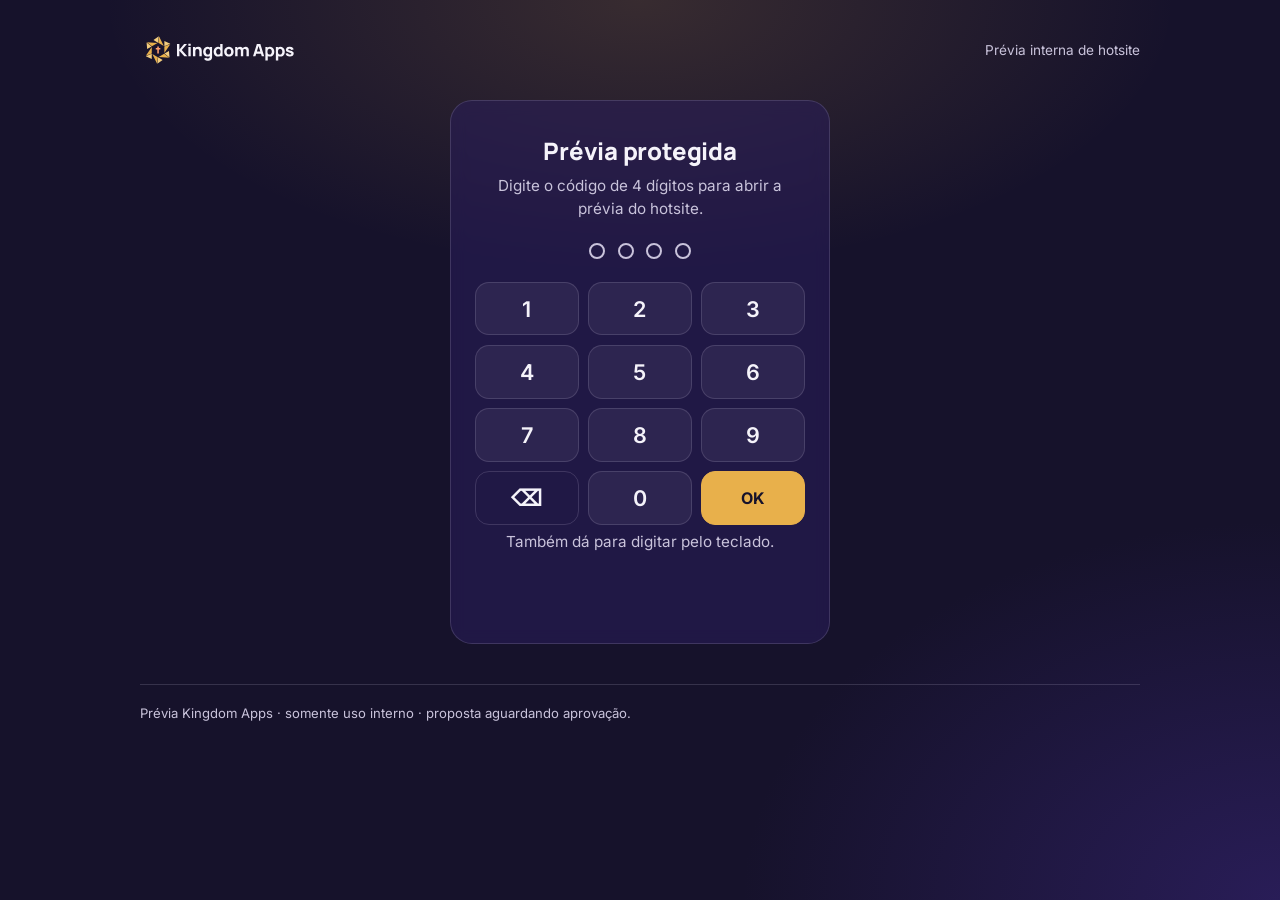
==== v1/index.html @ 375649a3 "Vitrine: preposições pela/da" ====
<!DOCTYPE html>
<html lang="pt-BR" class="gated">
<head>
  <meta charset="UTF-8" />
  <meta name="viewport" content="width=device-width, initial-scale=1" />
  <meta name="robots" content="noindex, nofollow" />
  <meta name="theme-color" content="#2B1E5C" />
  <title>Kingdom Apps | Tecnologia com propósito para igrejas, ministérios e negócios</title>
  <meta name="description" content="Convites com confirmação de presença (RSVP), doações recorrentes e hotsites por assinatura para igrejas, ministérios e empresas. Atendimento remoto, onde você estiver." />
  <meta property="og:type" content="website" />
  <meta property="og:locale" content="pt_BR" />
  <meta property="og:site_name" content="Kingdom Apps" />
  <meta property="og:title" content="Kingdom Apps — tecnologia com propósito" />
  <meta property="og:description" content="Sistemas simples para igrejas, ministérios e negócios: RSVP, Recorrência e hotsites por assinatura. Fale com a gente pelo WhatsApp." />
  <meta property="og:image" content="https://fcwwebsites.github.io/kingdomapps-hotsite-kingdomapps/assets/og-image.png" />
  <meta property="og:image:type" content="image/png" />
  <meta property="og:image:width" content="1200" />
  <meta property="og:image:height" content="630" />
  <meta property="og:image:alt" content="Logo da Kingdom Apps sobre fundo índigo" />
  <meta name="twitter:card" content="summary_large_image" />
  <script>
    /* Gate de PIN: sem o código desta sessão, volta para a tela de PIN e o conteúdo não é exibido */
    (function(){var ok=false;try{ok=sessionStorage.getItem('kingdomapps_institucional_gate')==='1'}catch(e){}
      if(ok){document.documentElement.classList.remove('gated')}else{location.replace('../')}})();
  </script>
  <link rel="icon" href="../assets/brand/avatar-instagram.svg" type="image/svg+xml" />
  <link rel="preload" href="../assets/fonts/manrope-800.woff2" as="font" type="font/woff2" crossorigin />
  <link rel="preload" href="../assets/fonts/inter-var.woff2" as="font" type="font/woff2" crossorigin />
  <link rel="stylesheet" href="../assets/site.css" />
</head>
<body>
  <a class="skip" href="#conteudo">Pular para o conteúdo</a>

  <header class="site-header">
    <div class="wrap header-inner">
      <a href="#topo" class="logo"><img src="../assets/brand/horizontal.svg" alt="Kingdom Apps" width="175" height="40" /></a>
      <button type="button" class="menu-btn" aria-expanded="false" aria-controls="nav"><span class="menu-bars" aria-hidden="true"></span><span class="menu-label">Menu</span></button>
      <nav id="nav" class="nav" aria-label="Seções">
        <ul>
          <li><a href="#servicos">Serviços</a></li>
          <li><a href="#como-funciona">Como funciona</a></li>
          <li><a href="#contato">Contato</a></li>
        </ul>
        <a class="btn btn-indigo btn-sm" href="https://wa.me/5511947904394?text=Ol%C3%A1%21%20Vim%20pelo%20site%20da%20Kingdom%20Apps%20e%20quero%20saber%20mais." target="_blank" rel="noopener" aria-label="Falar com a Kingdom Apps pelo WhatsApp (abre em nova aba)"><svg class="ico" aria-hidden="true" focusable="false"><use href="#i-wa"/></svg>Falar no WhatsApp</a>
      </nav>
    </div>
  </header>

  <main id="conteudo">
    <section class="hero" id="topo" aria-labelledby="hero-title">
      <div class="hero-grid" aria-hidden="true"></div>
      <div class="wrap hero-inner">
        <div class="hero-copy">
          <p class="eyebrow eyebrow-gold">Igrejas · Ministérios · Negócios · Atendimento remoto</p>
          <h1 id="hero-title">Tecnologia com propósito para igrejas, ministérios e negócios</h1>
          <p class="hero-bio">Desenvolvimento de sistemas com foco no Reino.</p>
          <p class="hero-sub">Convites com confirmação de presença, doações recorrentes e sites por assinatura — soluções simples para você cuidar do que importa. Atendemos você onde estiver, e você fala direto com a gente.</p>
          <div class="cta-row">
            <a class="btn btn-gold" href="https://wa.me/5511947904394?text=Ol%C3%A1%21%20Vim%20pelo%20site%20da%20Kingdom%20Apps%20e%20quero%20saber%20mais." target="_blank" rel="noopener" aria-label="Falar com a Kingdom Apps pelo WhatsApp (abre em nova aba)"><svg class="ico" aria-hidden="true" focusable="false"><use href="#i-wa"/></svg>Falar no WhatsApp</a>
            <a class="btn btn-outline-light" href="https://ig.me/m/kingdom_apps" target="_blank" rel="noopener" aria-label="Enviar mensagem no Direct do Instagram @kingdom_apps (abre em nova aba)"><svg class="ico" aria-hidden="true" focusable="false"><use href="#i-ig"/></svg>Chamar no Direct</a>
          </div>
          <ul class="hero-chips" aria-label="Serviços">
            <li><a href="#rsvp">RSVP para eventos</a></li>
            <li><a href="#recorrencia"><span data-nome="recorrencia"></span></a></li>
            <li><a href="#hotsites"><span data-nome="hotsite"></span> por assinatura</a></li>
          </ul>
        </div>
        <div class="hero-mark" aria-hidden="true">
          <div class="orbit o1"></div><div class="orbit o2"></div>
          <img src="../assets/brand/simbolo-negativo.svg" alt="" aria-hidden="true" width="1000" height="1000" />
        </div>
      </div>
    </section>

    <section class="section about" id="quem-somos" aria-labelledby="about-title">
      <div class="wrap about-inner">
        <div>
          <h2 id="about-title" class="eyebrow-h">Quem somos</h2>
          <p class="about-highlight">Tecnologia com excelência e propósito.</p>
        </div>
        <p class="about-text">A Kingdom Apps é uma empresa brasileira de tecnologia que desenvolve sistemas com foco no Reino. Criamos ferramentas simples, feitas com excelência e propósito, para igrejas, ministérios e empresas. O atendimento é 100% remoto: não importa onde você esteja, a conversa começa por uma mensagem.</p>
      </div>
    </section>

    <section class="section services" id="servicos" aria-labelledby="services-title">
      <div class="wrap">
        <div class="section-head">
          <h2 id="services-title">O que fazemos</h2>
          <p>Três serviços prontos para facilitar a rotina de quem organiza, cuida e empreende.</p>
        </div>
        <nav class="svc-index" aria-label="Serviços">
          <a href="#rsvp"><span class="svc-index-ico"><svg aria-hidden="true" focusable="false" viewBox="0 0 24 24"><use href="#i-rsvp"/></svg></span><span><strong>RSVP para aniversários e eventos</strong><small>Convide, acompanhe e saiba quem vai.</small></span></a>
          <a href="#recorrencia"><span class="svc-index-ico"><svg aria-hidden="true" focusable="false" viewBox="0 0 24 24"><use href="#i-rec"/></svg></span><span><strong><span data-nome="recorrencia"></span></strong><small>Sistema de doações recorrentes.</small></span></a>
          <a href="#hotsites"><span class="svc-index-ico"><svg aria-hidden="true" focusable="false" viewBox="0 0 24 24"><use href="#i-site"/></svg></span><span><strong><span data-nome="hotsite"></span> por assinatura</strong><small>Pela <span data-nome="departamento"></span>.</small></span></a>
        </nav>
        <div class="svc-list">
        <article class="svc" id="rsvp" aria-labelledby="rsvp-t">
          <div class="svc-head">
            <div class="svc-meta"><span class="svc-num" aria-hidden="true">01</span><span class="svc-ico"><svg aria-hidden="true" focusable="false" viewBox="0 0 24 24"><use href="#i-rsvp"/></svg></span></div>
            <h3 id="rsvp-t">RSVP para aniversários e eventos</h3>
            
            <p class="svc-resumo">Convide, acompanhe e saiba quem vai — sem planilha e sem mandar mensagem uma a uma.</p>
            <a class="btn btn-indigo" href="https://wa.me/5511947904394?text=Ol%C3%A1%21%20Vim%20pelo%20site%20e%20quero%20saber%20mais%20sobre%20RSVP." target="_blank" rel="noopener" aria-label="Saber mais sobre RSVP pelo WhatsApp (abre em nova aba)"><svg class="ico" aria-hidden="true" focusable="false"><use href="#i-wa"/></svg>Quero saber mais</a>
          </div>
          <div class="svc-body">
            <div class="svc-block svc-problem"><h4>O problema</h4><p>Organizar um evento já dá trabalho. Mandar convite para cada pessoa e anotar quem respondeu tira um tempo que poderia ir para quem realmente importa: as pessoas.</p></div>
            <div class="svc-block"><h4>O que faz</h4><ul class="ticks"><li>Envia a mensagem de convite aos seus convidados.</li><li>Acompanha as confirmações: quem confirmou e quem ainda não respondeu.</li><li>Serve para aniversários, eventos de igreja, encontros de ministério e eventos de empresa.</li></ul></div>
            <div class="svc-block"><h4>Benefícios</h4><ul class="ticks ticks-gold"><li>Menos planilha e menos mensagem uma a uma.</li><li>Uma visão clara de quem vem.</li><li>Mais tempo para cuidar das pessoas.</li></ul></div>
            <div class="svc-block"><h4>Como funciona</h4><ol class="mini-steps"><li>Você conta pra gente sobre o evento e os convidados.</li><li>Os convidados recebem a mensagem de convite.</li><li>Você acompanha quem confirmou e quem ainda não respondeu.</li></ol></div>
          </div>
        </article>
        <article class="svc svc-feature" id="recorrencia" aria-labelledby="recorrencia-t">
          <div class="svc-head">
            <div class="svc-meta"><span class="svc-num" aria-hidden="true">02</span><span class="svc-ico"><svg aria-hidden="true" focusable="false" viewBox="0 0 24 24"><use href="#i-rec"/></svg></span></div>
            <h3 id="recorrencia-t"><span data-nome="recorrencia"></span></h3>
            <p class="svc-sub">Sistema de doações recorrentes <span class="tag">Nome provisório</span></p>
            <p class="svc-resumo">Contribuições recorrentes para igrejas, ministérios e projetos, de forma organizada.</p>
            <a class="btn btn-gold" data-wa="recorrencia" href="#" target="_blank" rel="noopener"><svg class="ico" aria-hidden="true" focusable="false"><use href="#i-wa"/></svg>Quero saber mais</a>
          </div>
          <div class="svc-body">
            <div class="svc-block svc-problem"><h4>O problema</h4><p>Quem sustenta uma obra quer contribuir com constância. E quem lidera precisa de previsibilidade para planejar e seguir servindo.</p></div>
            <div class="svc-block"><h4>O que faz</h4><ul class="ticks"><li>Organiza contribuições recorrentes para a sua igreja, ministério ou projeto.</li><li>Ajuda membros e mantenedores a contribuírem com constância.</li></ul></div>
            <div class="svc-block"><h4>Benefícios</h4><ul class="ticks ticks-gold"><li>Mais constância no sustento da obra.</li><li>Mais clareza para planejar.</li><li>Menos tempo com controles manuais, mais tempo para o ministério.</li></ul></div>
            <div class="svc-block"><h4>Como funciona</h4><ol class="mini-steps"><li>Você conta pra gente sobre a sua igreja, ministério ou projeto.</li><li>Entendemos como as contribuições funcionam hoje.</li><li>Apresentamos a <span data-nome="recorrencia"></span> para a sua realidade.</li></ol></div>
          </div>
        </article>
        <article class="svc" id="hotsites" aria-labelledby="hotsites-t">
          <div class="svc-head">
            <div class="svc-meta"><span class="svc-num" aria-hidden="true">03</span><span class="svc-ico"><svg aria-hidden="true" focusable="false" viewBox="0 0 24 24"><use href="#i-site"/></svg></span></div>
            <h3 id="hotsites-t"><span data-nome="hotsite"></span> por assinatura</h3>
            <p class="svc-sub"><span class="tag tag-light">da <span data-nome="departamento"></span></span></p>
            <p class="svc-resumo">Seu negócio com um endereço na internet: um site simples e bonito, por assinatura.</p>
            <a class="btn btn-indigo" href="https://wa.me/5511947904394?text=Ol%C3%A1%21%20Vim%20pelo%20site%20e%20quero%20saber%20mais%20sobre%20Hotsites." target="_blank" rel="noopener" aria-label="Saber mais sobre hotsites pelo WhatsApp (abre em nova aba)"><svg class="ico" aria-hidden="true" focusable="false"><use href="#i-wa"/></svg>Quero saber mais</a>
          </div>
          <div class="svc-body">
            <div class="svc-block svc-problem"><h4>O problema</h4><p>Muita gente procura na internet antes de comprar. Se o seu negócio não aparece ali, o cliente pode não encontrar você — e um site sob medida costuma parecer caro e complicado.</p></div>
            <div class="svc-block"><h4>O que faz</h4><ul class="ticks"><li>Um hotsite é uma página só, direta ao ponto: quem você é, o que você oferece e como falar com você.</li><li>Pensado para micro e pequenos negócios: loja, restaurante, salão, oficina, profissional liberal ou evento.</li><li>Funciona por assinatura mensal, em vez de um projeto caro de uma vez só.</li><li>Oferecido pela <span data-nome="departamento"></span>, o departamento de hotsites da Kingdom Apps.</li></ul></div>
            <div class="svc-block"><h4>Benefícios</h4><ul class="ticks ticks-gold"><li>Seu negócio fica mais fácil de encontrar.</li><li>Um jeito simples de o cliente chegar até você.</li><li>Assinatura no lugar de um investimento grande de uma vez.</li></ul></div>
            <div class="svc-block"><h4>Como funciona</h4><ol class="mini-steps"><li>Você chama e conta sobre o seu negócio.</li><li>Entendemos o que o seu cliente precisa ver.</li><li>Montamos o seu hotsite.</li></ol></div>
          </div>
        </article>
        </div>
      </div>
    </section>

    <section class="section audience" id="para-quem" aria-labelledby="aud-title">
      <div class="wrap">
        <div class="section-head">
          <h2 id="aud-title">Para quem é</h2>
          <p>Atendemos igrejas, ministérios e empresas, onde quer que estejam.</p>
        </div>
        <div class="aud-grid">
          <article class="aud"><span class="aud-ico"><svg aria-hidden="true" focusable="false" viewBox="0 0 24 24"><use href="#i-church"/></svg></span><h3>Igrejas</h3><p>Para organizar eventos, falar com os membros e cuidar das contribuições.</p><p class="aud-tags"><a href="#rsvp">RSVP</a><a href="#recorrencia"><span data-nome="recorrencia"></span></a></p></article>
          <article class="aud"><span class="aud-ico"><svg aria-hidden="true" focusable="false" viewBox="0 0 24 24"><use href="#i-people"/></svg></span><h3>Ministérios</h3><p>Missões, projetos sociais e grupos: para manter mantenedores por perto e confirmar presença nos encontros.</p><p class="aud-tags"><a href="#recorrencia"><span data-nome="recorrencia"></span></a><a href="#rsvp">RSVP</a></p></article>
          <article class="aud"><span class="aud-ico"><svg aria-hidden="true" focusable="false" viewBox="0 0 24 24"><use href="#i-store"/></svg></span><h3>Empresas</h3><p>Em especial micro e pequenos negócios: para estar na internet de um jeito simples, ser encontrado e organizar seus eventos.</p><p class="aud-tags"><a href="#hotsites"><span data-nome="hotsite"></span></a><a href="#rsvp">RSVP</a></p></article>
        </div>
      </div>
    </section>

    <section class="section steps" id="como-funciona" aria-labelledby="steps-title">
      <div class="wrap steps-inner">
        <div class="steps-intro">
          <h2 id="steps-title">Como funciona</h2>
          <p class="steps-highlight">Atendemos você onde estiver.</p>
          <p>Todo o atendimento é remoto. Você não precisa se deslocar nem marcar visita: a conversa acontece pelo WhatsApp ou pelo Direct, e você fala direto com a gente.</p>
          <a class="btn btn-gold" href="https://wa.me/5511947904394?text=Ol%C3%A1%21%20Vim%20pelo%20site%20da%20Kingdom%20Apps%20e%20quero%20saber%20mais." target="_blank" rel="noopener" aria-label="Falar com a Kingdom Apps pelo WhatsApp (abre em nova aba)"><svg class="ico" aria-hidden="true" focusable="false"><use href="#i-wa"/></svg>Falar no WhatsApp</a>
        </div>
        <ol class="step-list">
          <li><span class="step-n" aria-hidden="true">1</span><div><h3>Você chama</h3><p>Mande uma mensagem pelo WhatsApp ou pelo Direct do Instagram.</p></div></li>
          <li><span class="step-n" aria-hidden="true">2</span><div><h3>Entendemos sua necessidade</h3><p>Conversamos sobre a sua igreja, ministério ou negócio e o que você precisa.</p></div></li>
          <li><span class="step-n" aria-hidden="true">3</span><div><h3>Montamos a solução</h3><p>Preparamos o serviço certo para a sua realidade.</p></div></li>
        </ol>
      </div>
    </section>

    <section class="section faq" id="faq" aria-labelledby="faq-title">
      <div class="wrap faq-inner">
        <h2 id="faq-title">Perguntas frequentes</h2>
        <div class="qa-list"><details class="qa"><summary>Vocês atendem na minha cidade ou no meu país?</summary><p>Sim. O atendimento é 100% remoto, então atendemos você onde estiver.</p></details><details class="qa"><summary>Com quem eu falo?</summary><p>Você fala direto com a gente, pelo WhatsApp ou pelo Direct do Instagram @kingdom_apps.</p></details><details class="qa"><summary>O RSVP serve só para eventos de igreja?</summary><p>Não. Ele funciona para aniversários, eventos de igreja, encontros de ministério e eventos de empresa.</p></details><details class="qa"><summary>Preciso ser de igreja para ter um hotsite?</summary><p>Não. Os hotsites são para micro e pequenos negócios de qualquer ramo, como loja, restaurante, salão, oficina, profissional liberal ou evento.</p></details><details class="qa"><summary>Como funciona o pagamento do hotsite?</summary><p>O hotsite funciona por assinatura mensal, em vez de um projeto pago de uma vez só. Para saber os detalhes, fale com a gente pelo WhatsApp.</p></details></div>
      </div>
    </section>

    <!-- VERSÍCULO (opcional): só é inserido se SHOW_VERSICULO = true em assets/site.js -->
    <div id="slot-versiculo"></div>
    <template id="tpl-versiculo">
      <section class="verse" id="versiculo" aria-label="Versículo">
        <div class="wrap verse-inner">
          <img src="../assets/brand/simbolo.svg" alt="" aria-hidden="true" width="48" height="48" />
          <blockquote>
            <p>“Se o Senhor não edificar a casa, em vão trabalham os que a edificam;”</p>
            <footer><cite>Salmos 127:1 (ARA)</cite></footer>
          </blockquote>
        </div>
      </section>
    </template>

    <section class="final" id="contato" aria-labelledby="final-title">
      <div class="wrap final-inner">
        <div class="final-main">
          <h2 id="final-title">Vamos conversar?</h2>
          <p>Conte o que você precisa — um evento, a contribuição da sua igreja ou o site do seu negócio. Você fala direto com a gente, onde estiver.</p>
          <div class="cta-row">
            <a class="btn btn-gold btn-lg" href="https://wa.me/5511947904394?text=Ol%C3%A1%21%20Vim%20pelo%20site%20da%20Kingdom%20Apps%20e%20quero%20saber%20mais." target="_blank" rel="noopener" aria-label="Falar com a Kingdom Apps pelo WhatsApp (abre em nova aba)"><svg class="ico" aria-hidden="true" focusable="false"><use href="#i-wa"/></svg>Falar no WhatsApp</a>
            <a class="btn btn-outline-light btn-lg" href="https://ig.me/m/kingdom_apps" target="_blank" rel="noopener" aria-label="Enviar mensagem no Direct do Instagram @kingdom_apps (abre em nova aba)"><svg class="ico" aria-hidden="true" focusable="false"><use href="#i-ig"/></svg>Chamar no Direct</a>
          </div>
          <p class="direct-fallback">O Direct não abriu? <a href="https://www.instagram.com/kingdom_apps/" target="_blank" rel="noopener" aria-label="Abrir o perfil @kingdom_apps no Instagram (abre em nova aba)">Abra o perfil @kingdom_apps</a> e toque em “Mensagem”.</p>
        </div>
        <ul class="contact-list" aria-label="Contato">
          <li><span class="c-label">WhatsApp</span><a href="https://wa.me/5511947904394" target="_blank" rel="noopener" aria-label="Falar com a Kingdom Apps pelo WhatsApp (abre em nova aba)">(11) 94790-4394</a></li>
          <li><span class="c-label">Instagram</span><a href="https://www.instagram.com/kingdom_apps/" target="_blank" rel="noopener" aria-label="Abrir o perfil @kingdom_apps no Instagram (abre em nova aba)">@kingdom_apps</a></li>
          <li><span class="c-label">Atendimento</span><span>remoto, onde você estiver.</span></li>
        </ul>
      </div>
    </section>
  </main>

  <footer class="site-footer">
    <div class="wrap footer-inner">
      <div class="footer-brand">
        <img src="../assets/brand/horizontal-negativo.svg" alt="Kingdom Apps" width="175" height="40" loading="lazy" />
        <p>Desenvolvimento de sistemas com foco no Reino.</p>
      </div>
      <ul class="footer-links">
        <li><a href="https://wa.me/5511947904394?text=Ol%C3%A1%21%20Vim%20pelo%20site%20da%20Kingdom%20Apps%20e%20quero%20saber%20mais." target="_blank" rel="noopener" aria-label="Falar com a Kingdom Apps pelo WhatsApp (abre em nova aba)">WhatsApp</a></li>
        <li><a href="https://www.instagram.com/kingdom_apps/" target="_blank" rel="noopener" aria-label="Abrir o perfil @kingdom_apps no Instagram (abre em nova aba)">Instagram @kingdom_apps</a></li>
      </ul>
      <p class="footer-svcs">RSVP · <span data-nome="recorrencia"></span> · <span data-nome="hotsite"></span> da <span data-nome="departamento"></span></p>
      <div class="footer-bottom">
        <p>© <span id="ano">2026</span> Kingdom Apps. Todos os direitos reservados.</p>
        <a href="#topo" class="to-top">Voltar ao topo</a>
      </div>
    </div>
  </footer>

  <a class="wa-float" href="https://wa.me/5511947904394?text=Ol%C3%A1%21%20Vim%20pelo%20site%20da%20Kingdom%20Apps%20e%20quero%20saber%20mais." target="_blank" rel="noopener" aria-label="Falar com a Kingdom Apps pelo WhatsApp"><svg class="ico" aria-hidden="true" focusable="false"><use href="#i-wa"/></svg><span>Falar no WhatsApp</span></a>

  <svg width="0" height="0" style="position:absolute" aria-hidden="true" focusable="false">
    <symbol id="i-wa" viewBox="0 0 24 24"><path fill="currentColor" d="M12.04 2C6.58 2 2.13 6.45 2.13 11.91c0 1.75.46 3.45 1.32 4.95L2.05 22l5.25-1.38a9.9 9.9 0 0 0 4.74 1.21c5.46 0 9.91-4.45 9.91-9.91S17.5 2 12.04 2Zm5.8 14.03c-.24.68-1.42 1.32-1.96 1.37-.5.05-.97.24-3.27-.68-2.77-1.09-4.52-3.93-4.66-4.11-.13-.18-1.1-1.47-1.1-2.81 0-1.34.7-2 .96-2.27.24-.27.53-.33.71-.33l.51.01c.16.01.38-.06.6.46.24.55.78 1.89.85 2.03.07.14.11.3.02.48-.09.18-.14.3-.27.46l-.41.48c-.14.13-.28.28-.12.55.16.27.71 1.17 1.52 1.9 1.05.93 1.93 1.22 2.2 1.36.27.14.43.11.59-.07.16-.18.68-.79.86-1.07.18-.27.36-.23.6-.14.25.09 1.57.74 1.84.88.27.14.45.2.52.31.07.12.07.66-.17 1.33Z"/></symbol>
    <symbol id="i-ig" viewBox="0 0 24 24"><path fill="none" stroke="currentColor" stroke-width="1.8" d="M7 3h10a4 4 0 0 1 4 4v10a4 4 0 0 1-4 4H7a4 4 0 0 1-4-4V7a4 4 0 0 1 4-4Z"/><circle cx="12" cy="12" r="4" fill="none" stroke="currentColor" stroke-width="1.8"/><circle cx="17.5" cy="6.5" r="1.2" fill="currentColor"/></symbol>
    <symbol id="i-rsvp" viewBox="0 0 24 24"><g fill="none" stroke="currentColor" stroke-width="1.7" stroke-linecap="round" stroke-linejoin="round"><path d="M3 8.5 12 14l9-5.5"/><rect x="3" y="5" width="18" height="14" rx="2.5"/><circle cx="18" cy="17" r="4" fill="currentColor" stroke="none" opacity=".25"/><path d="m16.2 17 1.3 1.3 2.4-2.5"/></g></symbol>
    <symbol id="i-rec" viewBox="0 0 24 24"><g fill="none" stroke="currentColor" stroke-width="1.7" stroke-linecap="round" stroke-linejoin="round"><path d="M12 21v-8"/><path d="M12 13c0-4 3-6 7-6 0 4-3 6-7 6Z"/><path d="M12 15c0-3-2.4-5-6-5 0 3 2.4 5 6 5Z"/><path d="M8 21h8"/></g></symbol>
    <symbol id="i-site" viewBox="0 0 24 24"><g fill="none" stroke="currentColor" stroke-width="1.7" stroke-linecap="round" stroke-linejoin="round"><rect x="2.5" y="4" width="19" height="16" rx="2.5"/><path d="M2.5 8.5h19M5.8 6.3h.01M8.3 6.3h.01M6 12h7M6 15.5h4.5M15.5 11.5h3v5h-3z"/></g></symbol>
    <symbol id="i-church" viewBox="0 0 24 24"><g fill="none" stroke="currentColor" stroke-width="1.7" stroke-linecap="round" stroke-linejoin="round"><path d="M12 2v5M10 4h4M5 21V12l7-5 7 5v9"/><path d="M10 21v-4a2 2 0 0 1 4 0v4M3 21h18"/></g></symbol>
    <symbol id="i-people" viewBox="0 0 24 24"><g fill="none" stroke="currentColor" stroke-width="1.7" stroke-linecap="round" stroke-linejoin="round"><circle cx="9" cy="8" r="3.2"/><path d="M3 20c0-3.3 2.7-6 6-6s6 2.7 6 6"/><circle cx="17" cy="9" r="2.5"/><path d="M16.5 14.1c2.6.3 4.5 2.6 4.5 5.4"/></g></symbol>
    <symbol id="i-store" viewBox="0 0 24 24"><g fill="none" stroke="currentColor" stroke-width="1.7" stroke-linecap="round" stroke-linejoin="round"><path d="M4 10v10h16V10M3 6l1.5-3h15L21 6v1.5a3 3 0 0 1-6 0 3 3 0 0 1-6 0 3 3 0 0 1-6 0Z"/><path d="M10 20v-5h4v5"/></g></symbol>
  </svg>

  <script src="../assets/site.js"></script>
</body>
</html>
---- assets/site.css ----
@font-face{font-family:"Manrope";src:url(fonts/manrope-800.woff2) format("woff2");font-weight:800;font-display:swap}
@font-face{font-family:"Inter";src:url(fonts/inter-var.woff2) format("woff2");font-weight:400 700;font-display:swap}
:root{
  --indigo:#2B1E5C;--indigo-2:#4B3C8F;--ouro:#E8B04B;--ouro-2:#F3CD7E;--damasco:#FF9F6E;--nevoa:#F5F3FA;--lavanda:#C9C3DB;--noite:#16122B;
  --ink:#16122B;--muted:#4A4466;--line:#DEDAEA;--white:#fff;
  --r:20px;--wrap:1160px;--h:72px;
  --fh:"Manrope",system-ui,sans-serif;--fb:"Inter",system-ui,-apple-system,"Segoe UI",sans-serif;
}
html.gated body{visibility:hidden}
*,*::before,*::after{box-sizing:border-box;margin:0;padding:0}
html{scroll-behavior:smooth;scroll-padding-top:calc(var(--h) + 12px)}
@media (prefers-reduced-motion:reduce){html{scroll-behavior:auto}*{animation:none!important;transition:none!important}}
body{font-family:var(--fb);font-size:1rem;line-height:1.6;color:var(--ink);background:var(--nevoa);-webkit-font-smoothing:antialiased;text-rendering:optimizeLegibility}
img,svg{display:block;max-width:100%}
a{color:inherit}
ul,ol{list-style:none}
h1,h2,h3{font-family:var(--fh);font-weight:800;line-height:1.12;letter-spacing:-.02em;color:var(--indigo)}
h2{font-size:clamp(1.85rem,4.4vw,2.8rem)}
h3{font-size:1.25rem}
h4{font:700 .75rem/1.3 var(--fb);letter-spacing:.14em;text-transform:uppercase;color:var(--indigo-2);margin-bottom:.6rem}
.wrap{width:min(100% - 2.5rem,var(--wrap));margin-inline:auto}
.skip{position:absolute;left:1rem;top:-100px;z-index:100;background:var(--ouro);color:var(--noite);padding:.6rem 1rem;border-radius:10px;font-weight:700}
.skip:focus{top:1rem}
:focus-visible{outline:3px solid var(--ouro);outline-offset:3px;border-radius:6px}
.ico{width:1.15em;height:1.15em;flex:none}

/* Botões */
.btn{display:inline-flex;align-items:center;justify-content:center;gap:.55rem;min-height:48px;padding:.8rem 1.4rem;border-radius:999px;font:700 .98rem/1 var(--fb);text-decoration:none;border:2px solid transparent;transition:transform .15s,box-shadow .2s,background .2s;white-space:nowrap}
.btn:hover{transform:translateY(-1px)}
.btn-gold{background:var(--ouro);color:var(--noite);box-shadow:0 10px 30px -12px rgba(232,176,75,.7)}
.btn-gold:hover{background:var(--ouro-2)}
.btn-indigo{background:var(--indigo);color:#fff}
.btn-indigo:hover{background:var(--indigo-2)}
.btn-outline-light{border-color:rgba(245,243,250,.45);color:var(--nevoa)}
.btn-outline-light:hover{border-color:var(--ouro);color:var(--ouro)}
.btn-sm{min-height:42px;padding:.6rem 1.05rem;font-size:.9rem}
.btn-lg{min-height:56px;padding:1rem 1.7rem;font-size:1.05rem}
.cta-row{display:flex;flex-wrap:wrap;gap:.8rem}

/* Header */
.site-header{position:fixed;inset:0 0 auto;z-index:50;height:var(--h);background:rgba(245,243,250,.9);backdrop-filter:saturate(1.4) blur(12px);-webkit-backdrop-filter:saturate(1.4) blur(12px);border-bottom:1px solid transparent;transition:border-color .2s,box-shadow .2s}
.scrolled .site-header{border-color:var(--line);box-shadow:0 8px 30px -20px rgba(22,18,43,.5)}
.header-inner{height:100%;display:flex;align-items:center;justify-content:space-between;gap:1rem}
.logo img{height:34px;width:auto}
.menu-btn{display:inline-flex;align-items:center;gap:.55rem;background:none;border:1.5px solid var(--line);border-radius:999px;padding:.55rem .95rem;font:600 .9rem var(--fb);color:var(--indigo);cursor:pointer}
.menu-bars,.menu-bars::before,.menu-bars::after{display:block;width:16px;height:2px;background:currentColor;border-radius:2px;position:relative;transition:.2s}
.menu-bars::before,.menu-bars::after{content:"";position:absolute;left:0}
.menu-bars::before{top:-5px}.menu-bars::after{top:5px}
.menu-open .menu-bars{background:transparent}
.menu-open .menu-bars::before{top:0;transform:rotate(45deg)}
.menu-open .menu-bars::after{top:0;transform:rotate(-45deg)}
.nav{position:fixed;inset:var(--h) 0 auto;background:var(--nevoa);border-bottom:1px solid var(--line);padding:1rem 1.25rem 1.5rem;display:none;flex-direction:column;gap:1rem;box-shadow:0 20px 40px -20px rgba(22,18,43,.4)}
.menu-open .nav{display:flex}
.nav ul{display:flex;flex-direction:column}
.nav ul a{display:block;padding:.85rem .25rem;font-weight:600;text-decoration:none;color:var(--indigo);border-bottom:1px solid var(--line)}
@media (min-width:880px){
  .menu-btn{display:none}
  .nav{position:static;display:flex;flex-direction:row;align-items:center;gap:1.8rem;padding:0;background:none;border:0;box-shadow:none}
  .nav ul{flex-direction:row;gap:1.6rem}
  .nav ul a{padding:.3rem 0;border:0;font-size:.95rem;position:relative}
  .nav ul a::after{content:"";position:absolute;left:0;right:100%;bottom:-2px;height:2px;background:var(--ouro);transition:right .2s}
  .nav ul a:hover::after{right:0}
}

/* Hero */
.hero{position:relative;overflow:hidden;background:radial-gradient(ellipse 60% 70% at 85% 40%,rgba(232,176,75,.18),transparent 60%),radial-gradient(ellipse 80% 80% at 0% 100%,rgba(75,60,143,.8),transparent 70%),var(--indigo);color:var(--nevoa);padding:calc(var(--h) + 3.2rem) 0 4.5rem}
.hero-grid{position:absolute;inset:0;background-image:linear-gradient(rgba(201,195,219,.07) 1px,transparent 1px),linear-gradient(90deg,rgba(201,195,219,.07) 1px,transparent 1px);background-size:48px 48px;mask-image:radial-gradient(ellipse 70% 80% at 70% 40%,#000 20%,transparent 75%);-webkit-mask-image:radial-gradient(ellipse 70% 80% at 70% 40%,#000 20%,transparent 75%)}
.hero-inner{position:relative;display:grid;gap:2.5rem;align-items:center}
.eyebrow{font:700 .74rem/1.4 var(--fb);letter-spacing:.16em;text-transform:uppercase;color:var(--indigo-2);margin-bottom:1rem}
.eyebrow-gold{color:var(--ouro)}
.hero h1{color:#fff;font-size:clamp(2.2rem,6.2vw,4rem);max-width:15ch}
.hero-bio{margin-top:1.1rem;font:800 clamp(1.05rem,2.2vw,1.3rem)/1.35 var(--fh);color:var(--ouro)}
.hero-sub{margin:.9rem 0 2rem;max-width:56ch;color:#E4E0F0;font-size:1.05rem}
.hero-chips{display:flex;flex-wrap:wrap;gap:.5rem;margin-top:1.8rem}
.hero-chips a{display:inline-block;padding:.42rem .9rem;border:1px solid rgba(201,195,219,.3);border-radius:999px;font-size:.85rem;color:var(--lavanda);text-decoration:none;background:rgba(22,18,43,.25)}
.hero-chips a:hover{border-color:var(--ouro);color:var(--ouro)}
.hero-mark{position:relative;justify-self:center;width:min(78vw,440px);aspect-ratio:1;display:grid;place-items:center}
.hero-mark img{width:78%;height:auto;filter:drop-shadow(0 30px 60px rgba(22,18,43,.55));animation:float 9s ease-in-out infinite}
.orbit{position:absolute;inset:0;border-radius:50%;border:1px solid rgba(232,176,75,.22)}
.orbit.o2{inset:12%;border-style:dashed;border-color:rgba(201,195,219,.18);animation:spin 60s linear infinite}
.orbit.o1::after{content:"";position:absolute;top:50%;right:-5px;width:10px;height:10px;border-radius:50%;background:var(--damasco);box-shadow:0 0 18px var(--damasco)}
.orbit.o1{animation:spin 24s linear infinite}
@keyframes spin{to{transform:rotate(360deg)}}
@keyframes float{50%{transform:translateY(-10px)}}
@media (min-width:960px){.hero{padding:calc(var(--h) + 4.5rem) 0 6rem}.hero-inner{grid-template-columns:1.25fr .9fr}}

/* Seções */
.section{padding:clamp(4rem,9vw,6.5rem) 0}
.section-head{max-width:640px;margin-bottom:2.5rem}
.section-head p{margin-top:.8rem;color:var(--muted);font-size:1.08rem}
.about{background:#fff;border-bottom:1px solid var(--line)}
.about-inner{display:grid;gap:1.5rem}
.eyebrow-h{font:700 .78rem/1.4 var(--fb);letter-spacing:.16em;text-transform:uppercase;color:var(--indigo-2)}
.about-highlight{margin-top:.8rem;font:800 clamp(1.7rem,4vw,2.5rem)/1.15 var(--fh);color:var(--indigo);letter-spacing:-.02em}
.about-highlight::after{content:"";display:block;width:56px;height:4px;border-radius:4px;background:var(--ouro);margin-top:1.1rem}
.about-text{font-size:1.12rem;color:var(--muted);align-self:end}
@media (min-width:880px){.about-inner{grid-template-columns:1fr 1.1fr;gap:4rem}}

/* Serviços */
.svc-index{display:grid;gap:.75rem;margin-bottom:2.5rem}
.svc-index a{display:flex;gap:.9rem;align-items:center;padding:1rem 1.1rem;background:#fff;border:1px solid var(--line);border-radius:16px;text-decoration:none;transition:border-color .2s,transform .2s}
.svc-index a:hover{border-color:var(--indigo-2);transform:translateY(-2px)}
.svc-index strong{display:block;font:800 1rem/1.25 var(--fh);color:var(--indigo)}
.svc-index small{color:var(--muted);font-size:.88rem}
.svc-index-ico,.svc-ico,.aud-ico{flex:none;display:grid;place-items:center;width:44px;height:44px;border-radius:12px;background:var(--indigo);color:var(--ouro)}
.svc-index-ico svg,.svc-ico svg,.aud-ico svg{width:24px;height:24px}
@media (min-width:880px){.svc-index{grid-template-columns:repeat(3,1fr)}}
.svc-list{display:grid;gap:1.5rem}
.svc{display:grid;gap:1.8rem;background:#fff;border:1px solid var(--line);border-radius:var(--r);padding:clamp(1.5rem,4vw,2.5rem);scroll-margin-top:calc(var(--h) + 16px)}
.svc-meta{display:flex;align-items:center;justify-content:space-between;margin-bottom:1.2rem}
.svc-num{font:800 2.6rem/1 var(--fh);color:transparent;-webkit-text-stroke:1.5px var(--lavanda)}
.svc h3{font-size:clamp(1.5rem,3vw,1.9rem)}
.svc-sub{margin-top:.5rem;color:var(--muted);font-weight:600;display:flex;flex-wrap:wrap;gap:.5rem;align-items:center}
.tag{display:inline-block;padding:.22rem .65rem;border-radius:999px;font:700 .72rem/1.3 var(--fb);letter-spacing:.06em;text-transform:uppercase;background:rgba(232,176,75,.2);color:var(--indigo)}
.tag-light{background:var(--nevoa);border:1px solid var(--line);color:var(--indigo)}
.svc-resumo{margin:1rem 0 1.5rem;font-size:1.08rem;color:var(--ink)}
.svc-body{display:grid;gap:1.3rem}
.svc-block p,.svc-block li{color:var(--muted);font-size:.97rem}
.svc-problem{padding:1.1rem 1.2rem;border-left:3px solid var(--ouro);background:var(--nevoa);border-radius:0 12px 12px 0}
.ticks li{position:relative;padding-left:1.6rem;margin-bottom:.45rem}
.ticks li::before{content:"";position:absolute;left:0;top:.5em;width:.75rem;height:.4rem;border-left:2px solid var(--indigo-2);border-bottom:2px solid var(--indigo-2);transform:rotate(-45deg)}
.ticks-gold li::before{border-color:#B07A12}
.mini-steps{counter-reset:s}
.mini-steps li{counter-increment:s;position:relative;padding-left:2.1rem;margin-bottom:.55rem}
.mini-steps li::before{content:counter(s);position:absolute;left:0;top:.05rem;width:1.45rem;height:1.45rem;border-radius:50%;background:var(--indigo);color:var(--ouro);font:800 .75rem/1.45rem var(--fh);text-align:center}
.svc-feature{background:linear-gradient(150deg,var(--indigo) 0%,#22184A 100%);border-color:var(--indigo);color:var(--nevoa)}
.svc-feature h3{color:#fff}
.svc-feature h4{color:var(--ouro)}
.svc-feature .svc-sub,.svc-feature .svc-block p,.svc-feature .svc-block li{color:#DDD8EC}
.svc-feature .svc-resumo{color:#fff}
.svc-feature .tag{background:var(--ouro);color:var(--noite)}
.svc-feature .svc-problem{background:rgba(22,18,43,.35)}
.svc-feature .svc-ico{background:var(--ouro);color:var(--indigo)}
.svc-feature .svc-num{-webkit-text-stroke-color:rgba(232,176,75,.55)}
.svc-feature .ticks li::before{border-color:var(--ouro)}
.svc-feature .mini-steps li::before{background:var(--ouro);color:var(--noite)}
@media (min-width:960px){
  .svc{grid-template-columns:minmax(260px,.8fr) 1.6fr;gap:3rem}
  .svc-body{grid-template-columns:1fr 1fr;gap:1.6rem 2rem}
  .svc-problem{grid-column:1/-1}
  .svc-head{position:sticky;top:calc(var(--h) + 24px);align-self:start}
}

/* Para quem */
.audience{background:#fff;border-top:1px solid var(--line);border-bottom:1px solid var(--line)}
.aud-grid{display:grid;gap:1rem}
.aud{padding:1.6rem;border:1px solid var(--line);border-radius:var(--r);background:var(--nevoa);display:flex;flex-direction:column;gap:.75rem}
.aud p{color:var(--muted)}
.aud-tags{display:flex;flex-wrap:wrap;gap:.45rem;margin-top:auto;padding-top:.4rem}
.aud-tags a{padding:.32rem .8rem;border-radius:999px;background:#fff;border:1px solid var(--line);font-size:.85rem;font-weight:600;color:var(--indigo);text-decoration:none}
.aud-tags a:hover{border-color:var(--indigo)}
@media (min-width:880px){.aud-grid{grid-template-columns:repeat(3,1fr);gap:1.4rem}}

/* Como funciona */
.steps{background:radial-gradient(ellipse 60% 80% at 100% 0%,rgba(232,176,75,.12),transparent 60%),var(--indigo);color:var(--nevoa)}
.steps h2{color:#fff}
.steps-inner{display:grid;gap:2.5rem}
.steps-highlight{margin:.8rem 0;font:800 1.25rem/1.3 var(--fh);color:var(--ouro)}
.steps-intro>p:not(.steps-highlight){color:#DDD8EC;margin-bottom:1.6rem;max-width:48ch}
.step-list{display:grid;gap:1rem;counter-reset:none}
.step-list li{display:flex;gap:1.1rem;align-items:flex-start;padding:1.4rem;border-radius:var(--r);background:rgba(22,18,43,.35);border:1px solid rgba(201,195,219,.16)}
.step-n{flex:none;display:grid;place-items:center;width:48px;height:48px;border-radius:14px;background:var(--ouro);color:var(--noite);font:800 1.3rem var(--fh)}
.step-list h3{color:#fff;margin-bottom:.3rem}
.step-list p{color:#DDD8EC}
@media (min-width:960px){.steps-inner{grid-template-columns:.9fr 1.1fr;gap:4rem;align-items:center}}

/* FAQ */
.faq-inner{display:grid;gap:2rem}
.qa-list{display:grid;gap:.75rem}
.qa{background:#fff;border:1px solid var(--line);border-radius:16px}
.qa summary{list-style:none;cursor:pointer;padding:1.1rem 3rem 1.1rem 1.25rem;font-weight:700;color:var(--indigo);position:relative}
.qa summary::-webkit-details-marker{display:none}
.qa summary::after{content:"+";position:absolute;right:1.2rem;top:50%;transform:translateY(-50%);font:800 1.4rem var(--fh);color:var(--indigo-2)}
.qa[open] summary::after{content:"–"}
.qa p{padding:0 1.25rem 1.2rem;color:var(--muted)}
@media (min-width:880px){.faq-inner{grid-template-columns:.7fr 1.3fr;gap:4rem}}

/* Versículo (opcional) */
.verse{padding:3.5rem 0;background:var(--nevoa);border-top:1px solid var(--line)}
.verse-inner{display:flex;flex-direction:column;align-items:center;text-align:center;gap:1rem}
.verse blockquote p{font:800 clamp(1.2rem,2.6vw,1.6rem)/1.4 var(--fh);color:var(--indigo);max-width:34ch}
.verse cite{font-style:normal;color:var(--muted);font-size:.9rem}

/* CTA final */
.final{background:radial-gradient(ellipse 50% 70% at 0% 0%,rgba(75,60,143,.6),transparent 70%),var(--noite);color:var(--nevoa);padding:clamp(4rem,9vw,6.5rem) 0}
.final h2{color:#fff;font-size:clamp(2.2rem,5.5vw,3.6rem)}
.final-inner{display:grid;gap:2.5rem}
.final-main>p{margin:1rem 0 2rem;color:#DDD8EC;font-size:1.1rem;max-width:52ch}
.direct-fallback{margin-top:1rem;font-size:.9rem;color:var(--lavanda)}
.direct-fallback a{color:var(--ouro)}
.contact-list{display:grid;gap:.2rem;border-top:1px solid rgba(201,195,219,.2)}
.contact-list li{display:flex;justify-content:space-between;gap:1rem;padding:1rem 0;border-bottom:1px solid rgba(201,195,219,.2)}
.c-label{font:700 .75rem/1.6 var(--fb);letter-spacing:.14em;text-transform:uppercase;color:var(--lavanda)}
.contact-list a{color:var(--ouro);font-weight:700;text-decoration:none}
.contact-list a:hover{text-decoration:underline}
@media (min-width:960px){.final-inner{grid-template-columns:1.3fr .8fr;gap:5rem;align-items:end}}

/* Rodapé */
.site-footer{background:var(--noite);color:var(--lavanda);border-top:1px solid rgba(201,195,219,.14);padding:3rem 0 6.5rem;font-size:.92rem}
.footer-inner{display:grid;gap:1.5rem}
.footer-brand img{height:32px;width:auto;margin-bottom:.8rem}
.footer-links{display:flex;flex-wrap:wrap;gap:1.2rem}
.footer-links a{color:var(--nevoa);text-decoration:none;font-weight:600}
.footer-links a:hover{color:var(--ouro)}
.footer-bottom{display:flex;flex-wrap:wrap;justify-content:space-between;gap:1rem;padding-top:1.5rem;border-top:1px solid rgba(201,195,219,.14)}
.to-top{color:var(--ouro)}
@media (min-width:880px){.footer-inner{grid-template-columns:1.2fr 1fr 1fr}.footer-bottom{grid-column:1/-1}.site-footer{padding-bottom:3rem}}

/* WhatsApp flutuante */
.wa-float{position:fixed;right:16px;bottom:16px;z-index:60;display:inline-flex;align-items:center;gap:.55rem;height:56px;padding:0 1.15rem 0 1rem;border-radius:999px;background:#25D366;color:#0B2E17;font:700 .95rem var(--fb);text-decoration:none;box-shadow:0 14px 34px -10px rgba(22,18,43,.55);transition:transform .15s}
.wa-float .ico{width:26px;height:26px}
.wa-float:hover{transform:translateY(-2px) scale(1.02)}
@media (max-width:520px){.wa-float{width:58px;height:58px;padding:0;justify-content:center}.wa-float span{position:absolute;width:1px;height:1px;overflow:hidden;clip:rect(0 0 0 0)}}
.menu-open .wa-float{display:none}
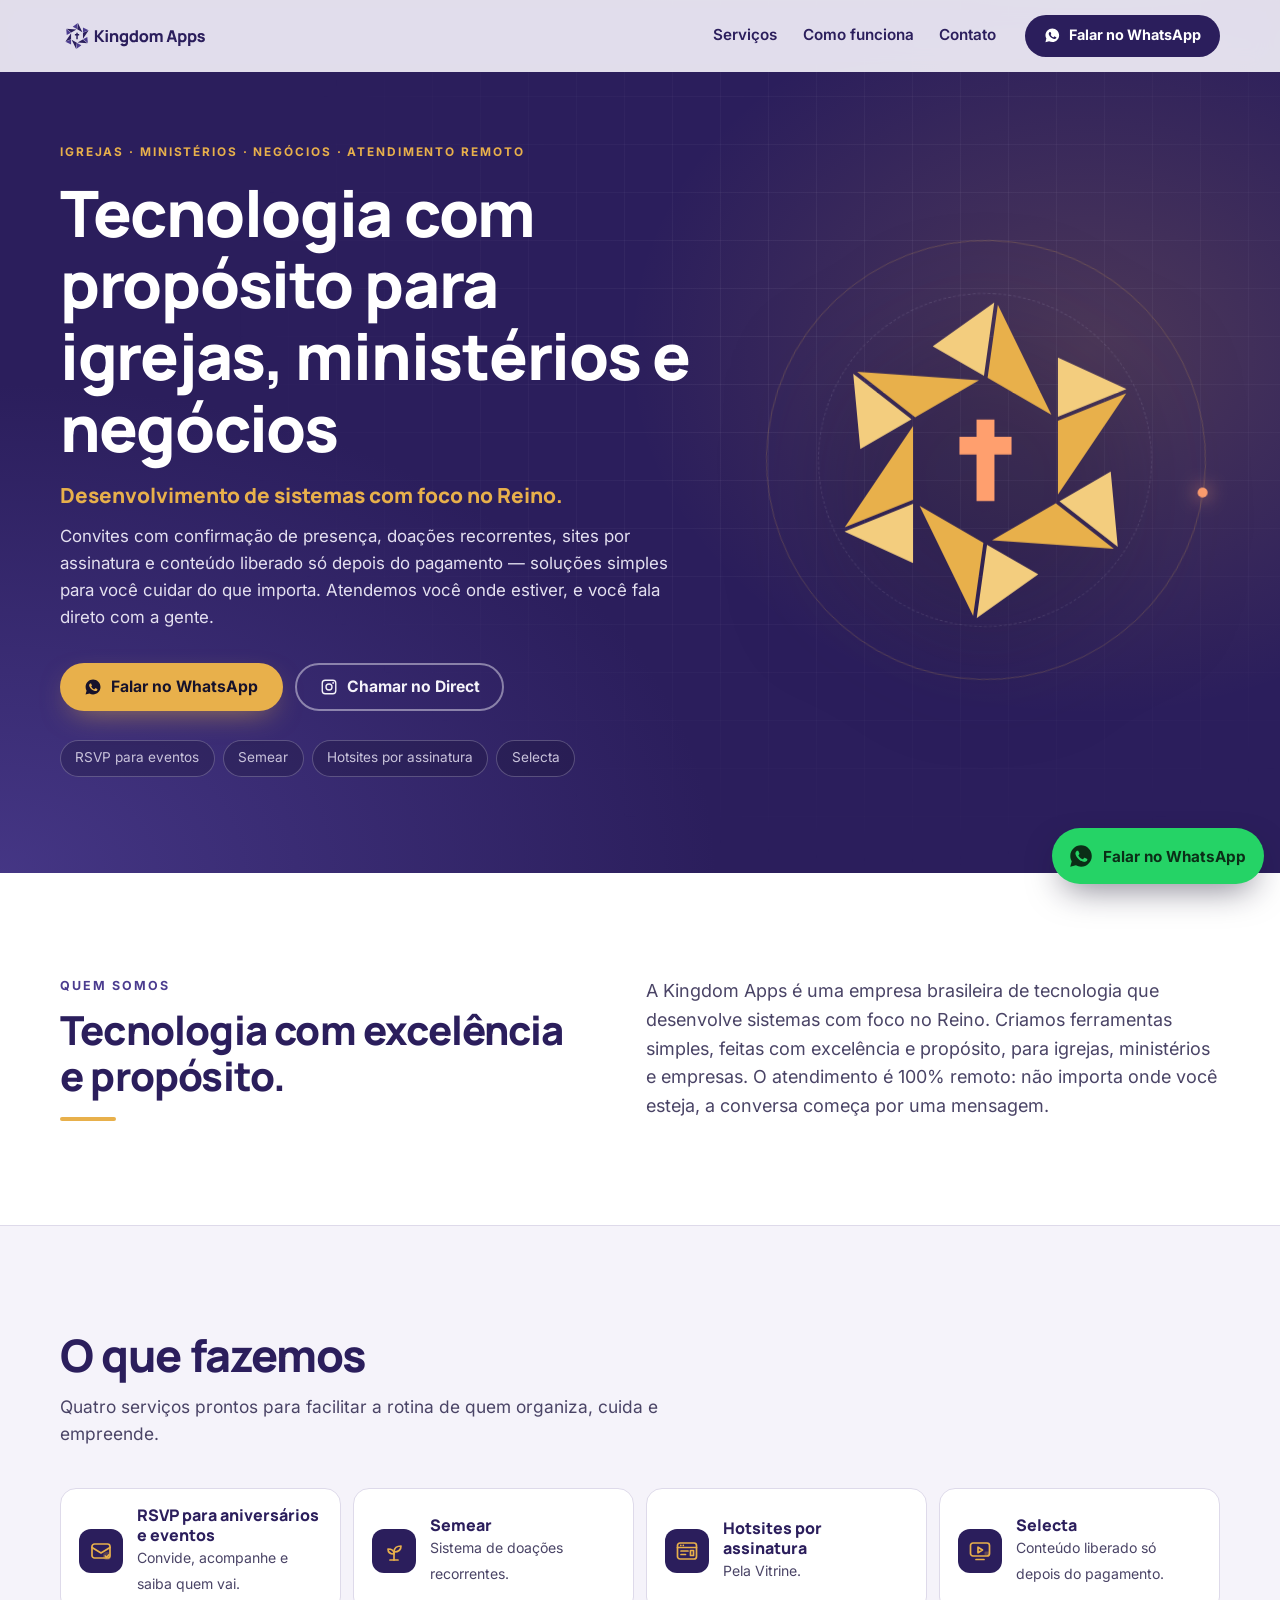
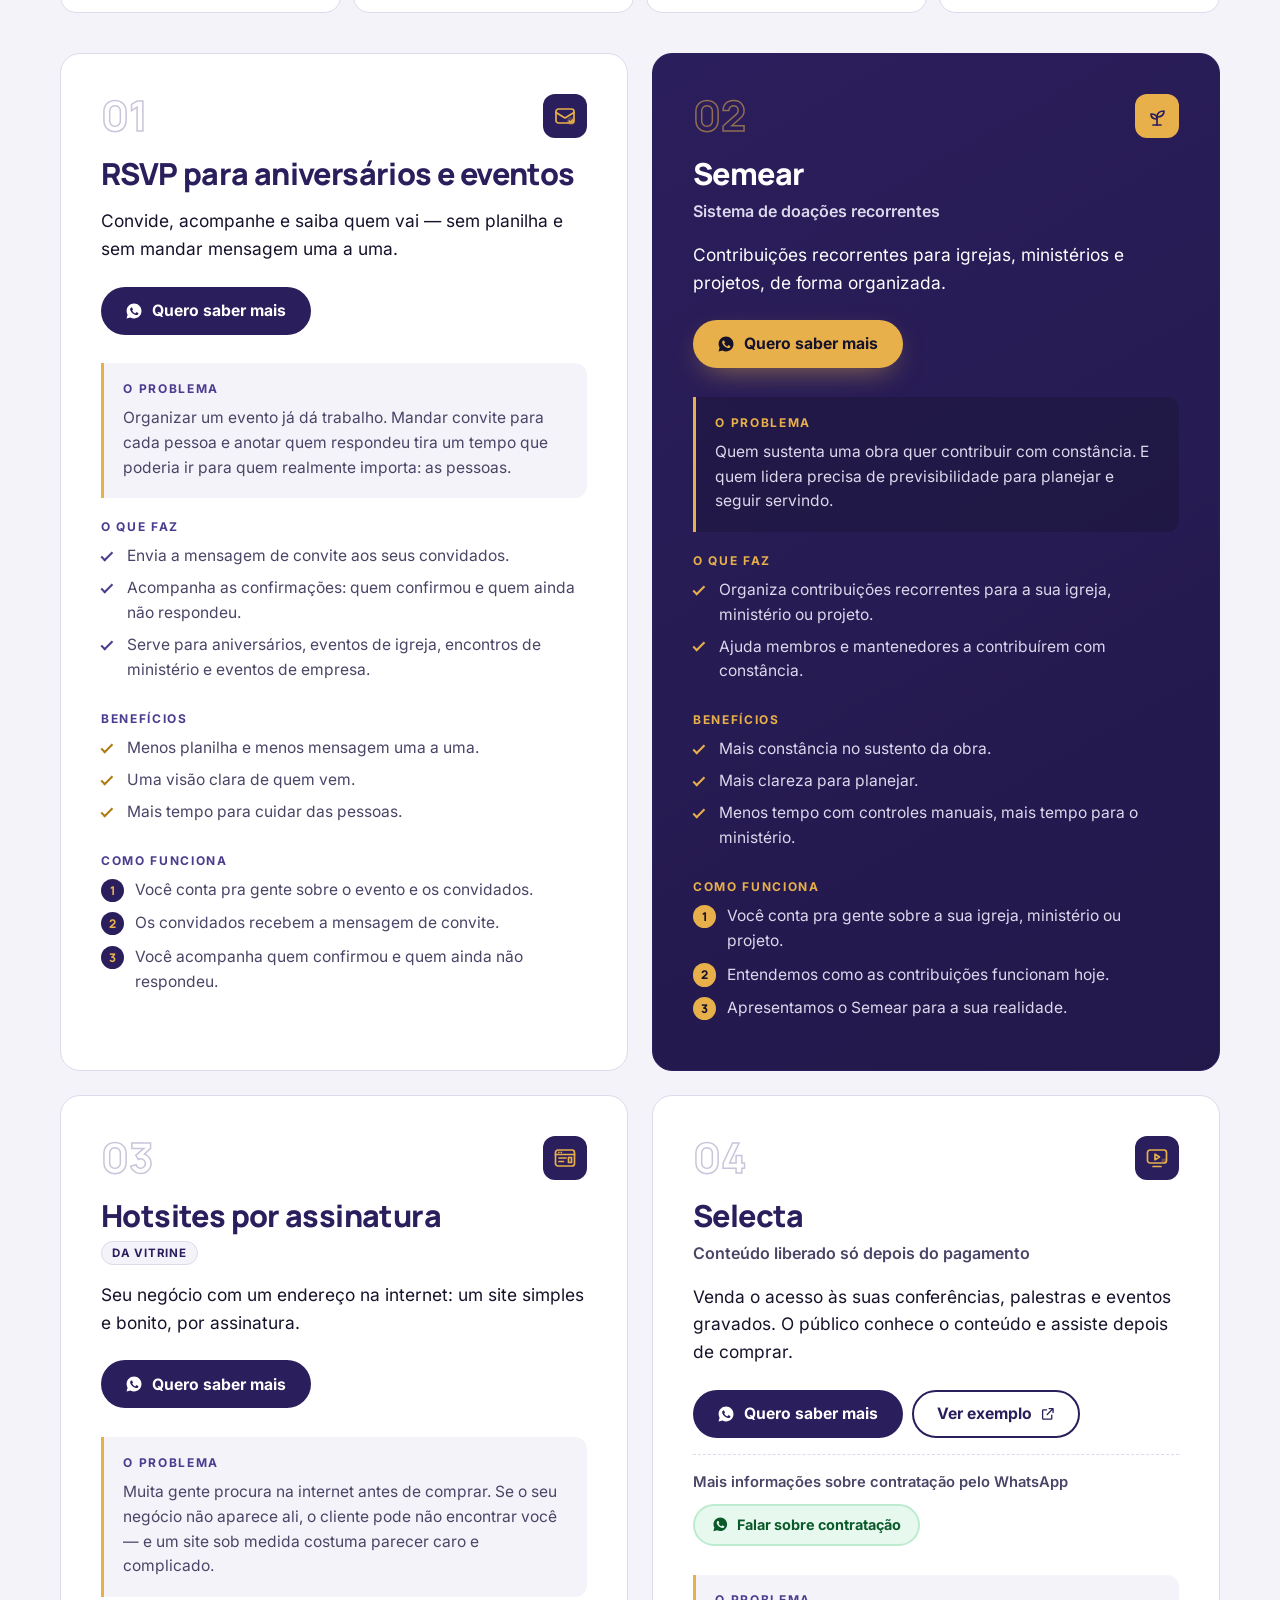
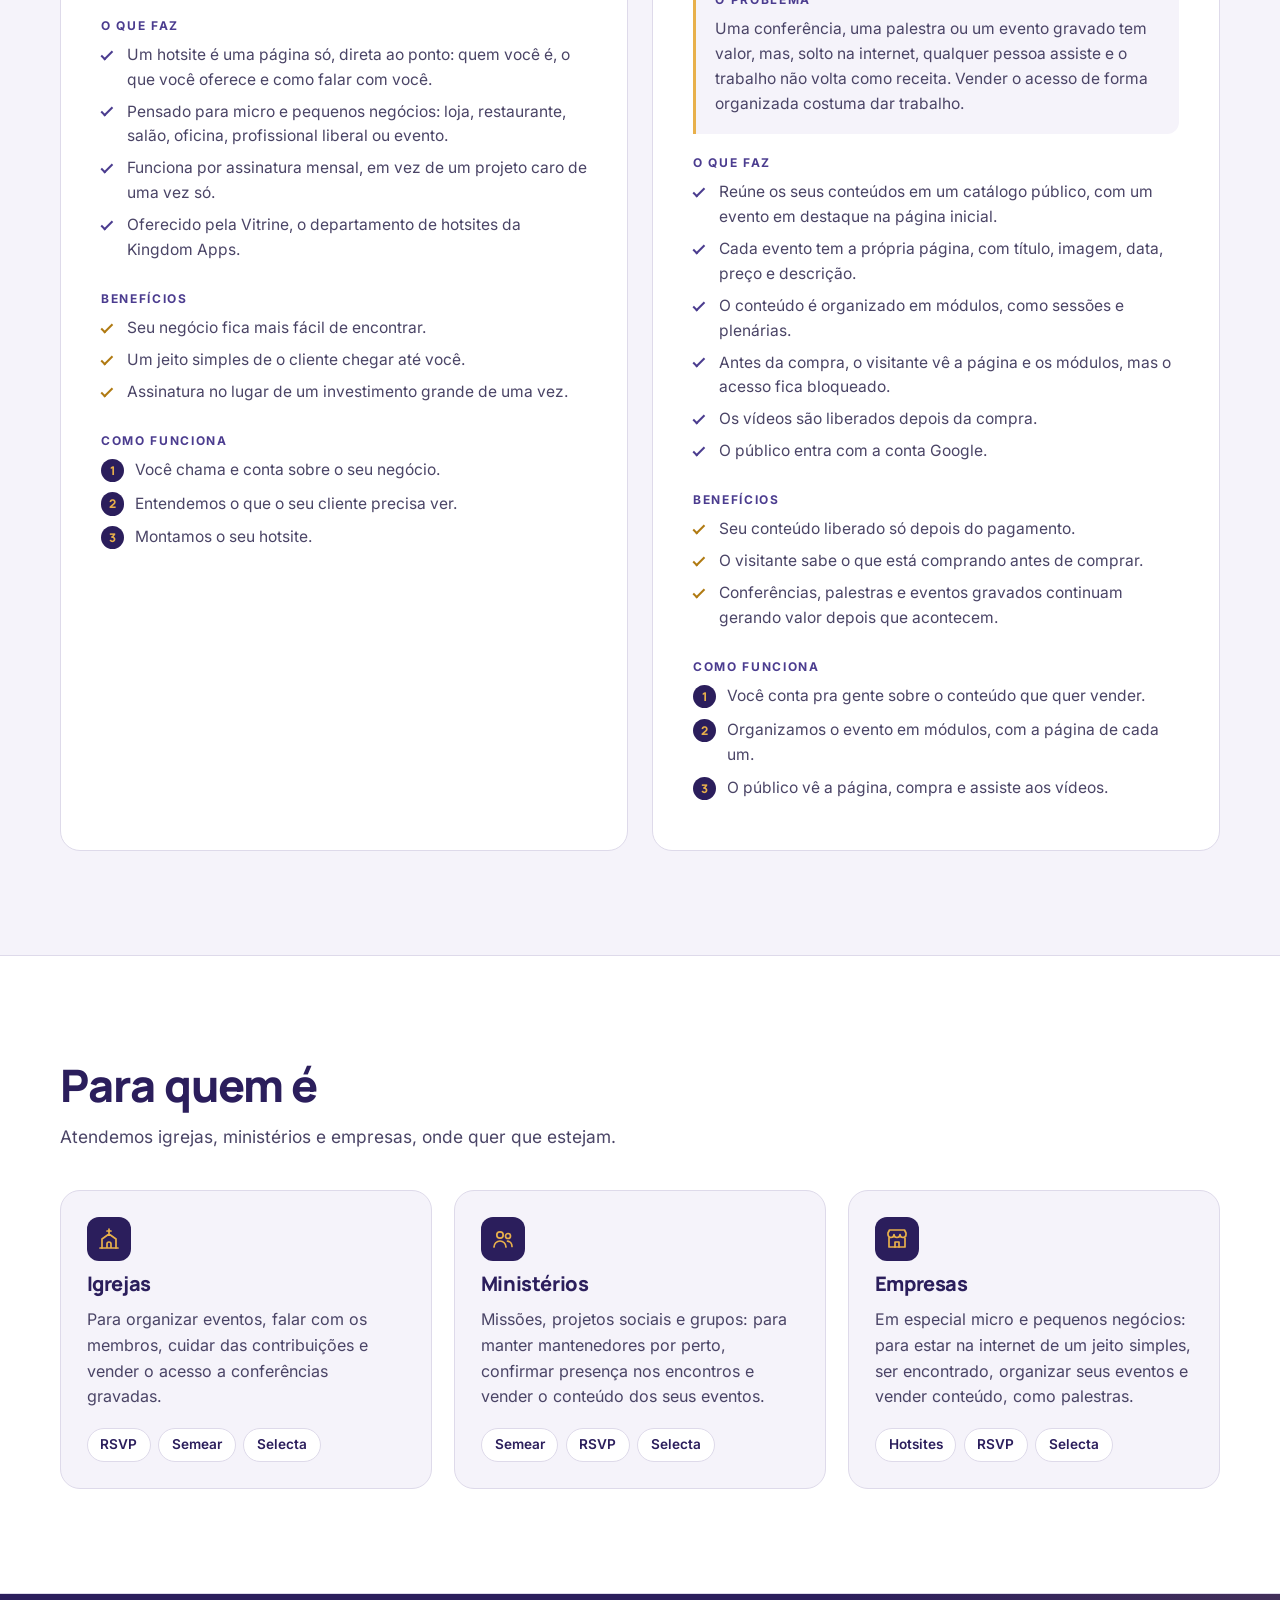
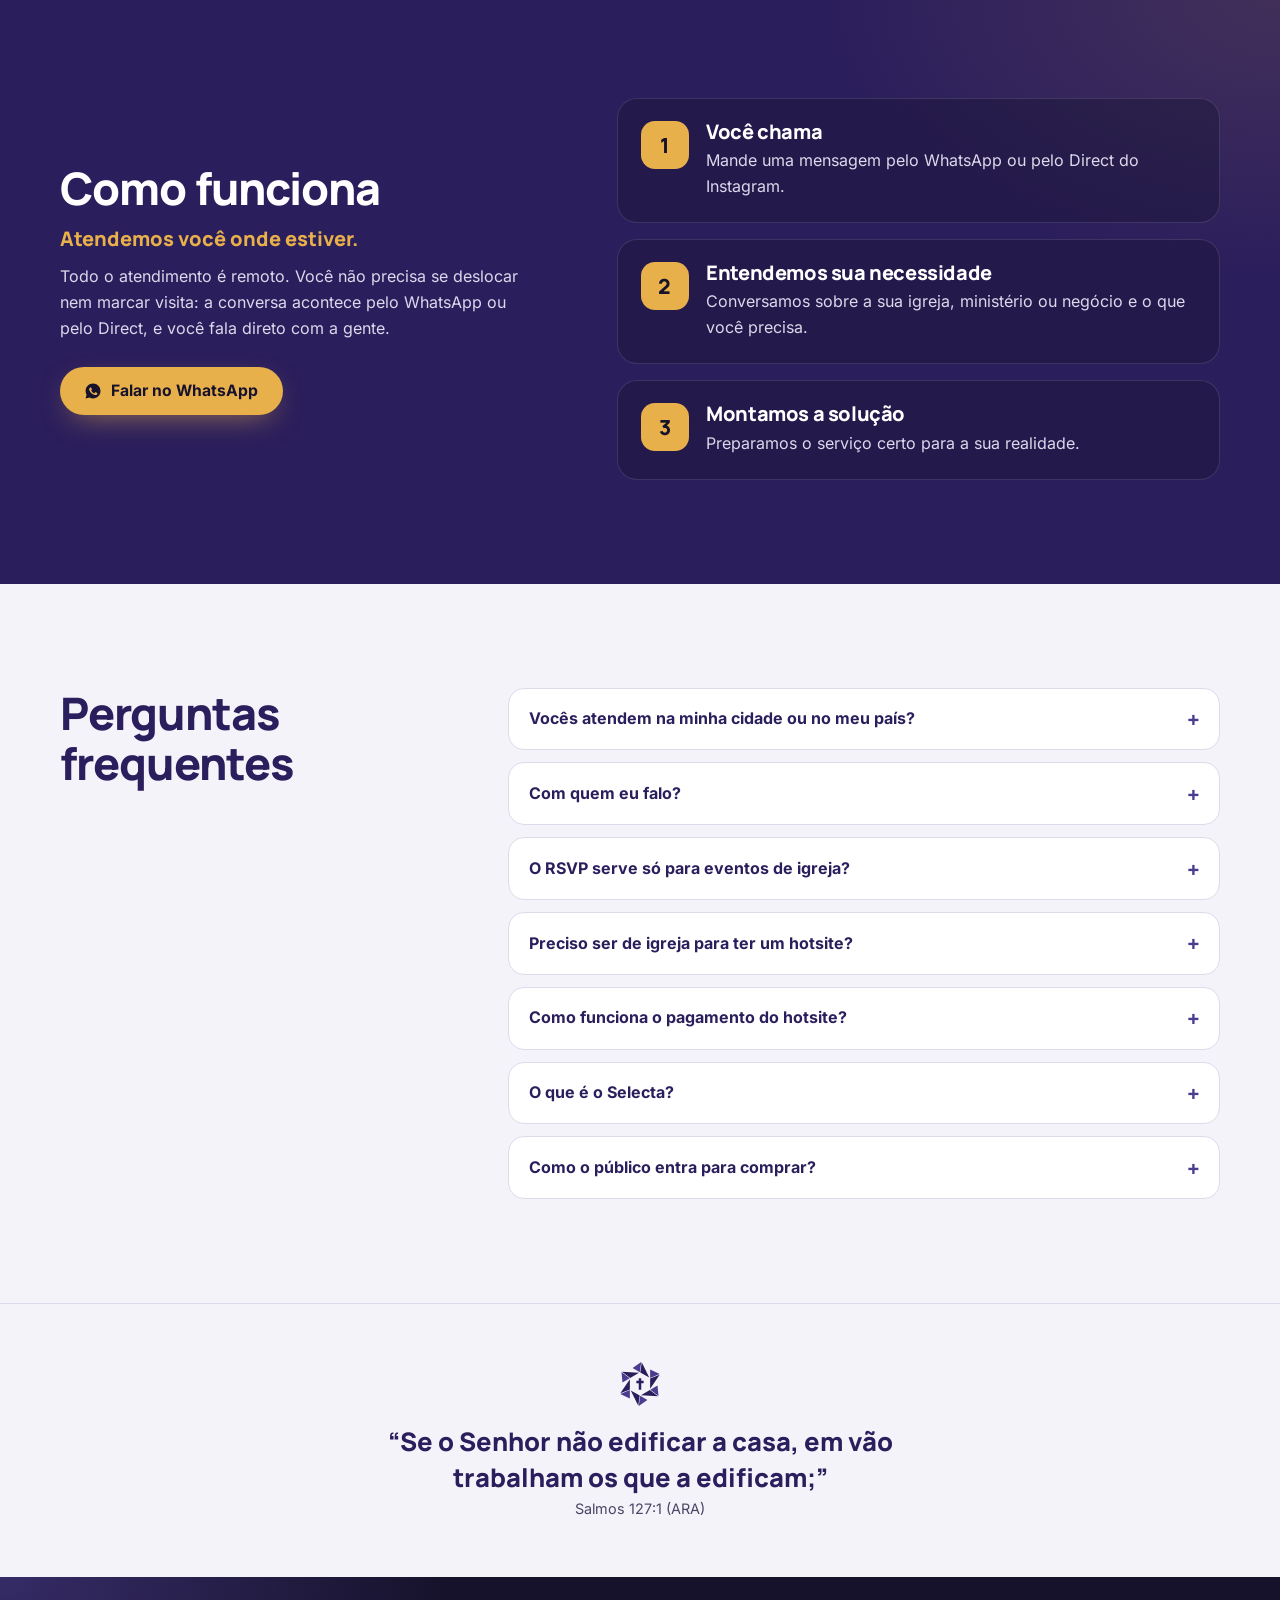
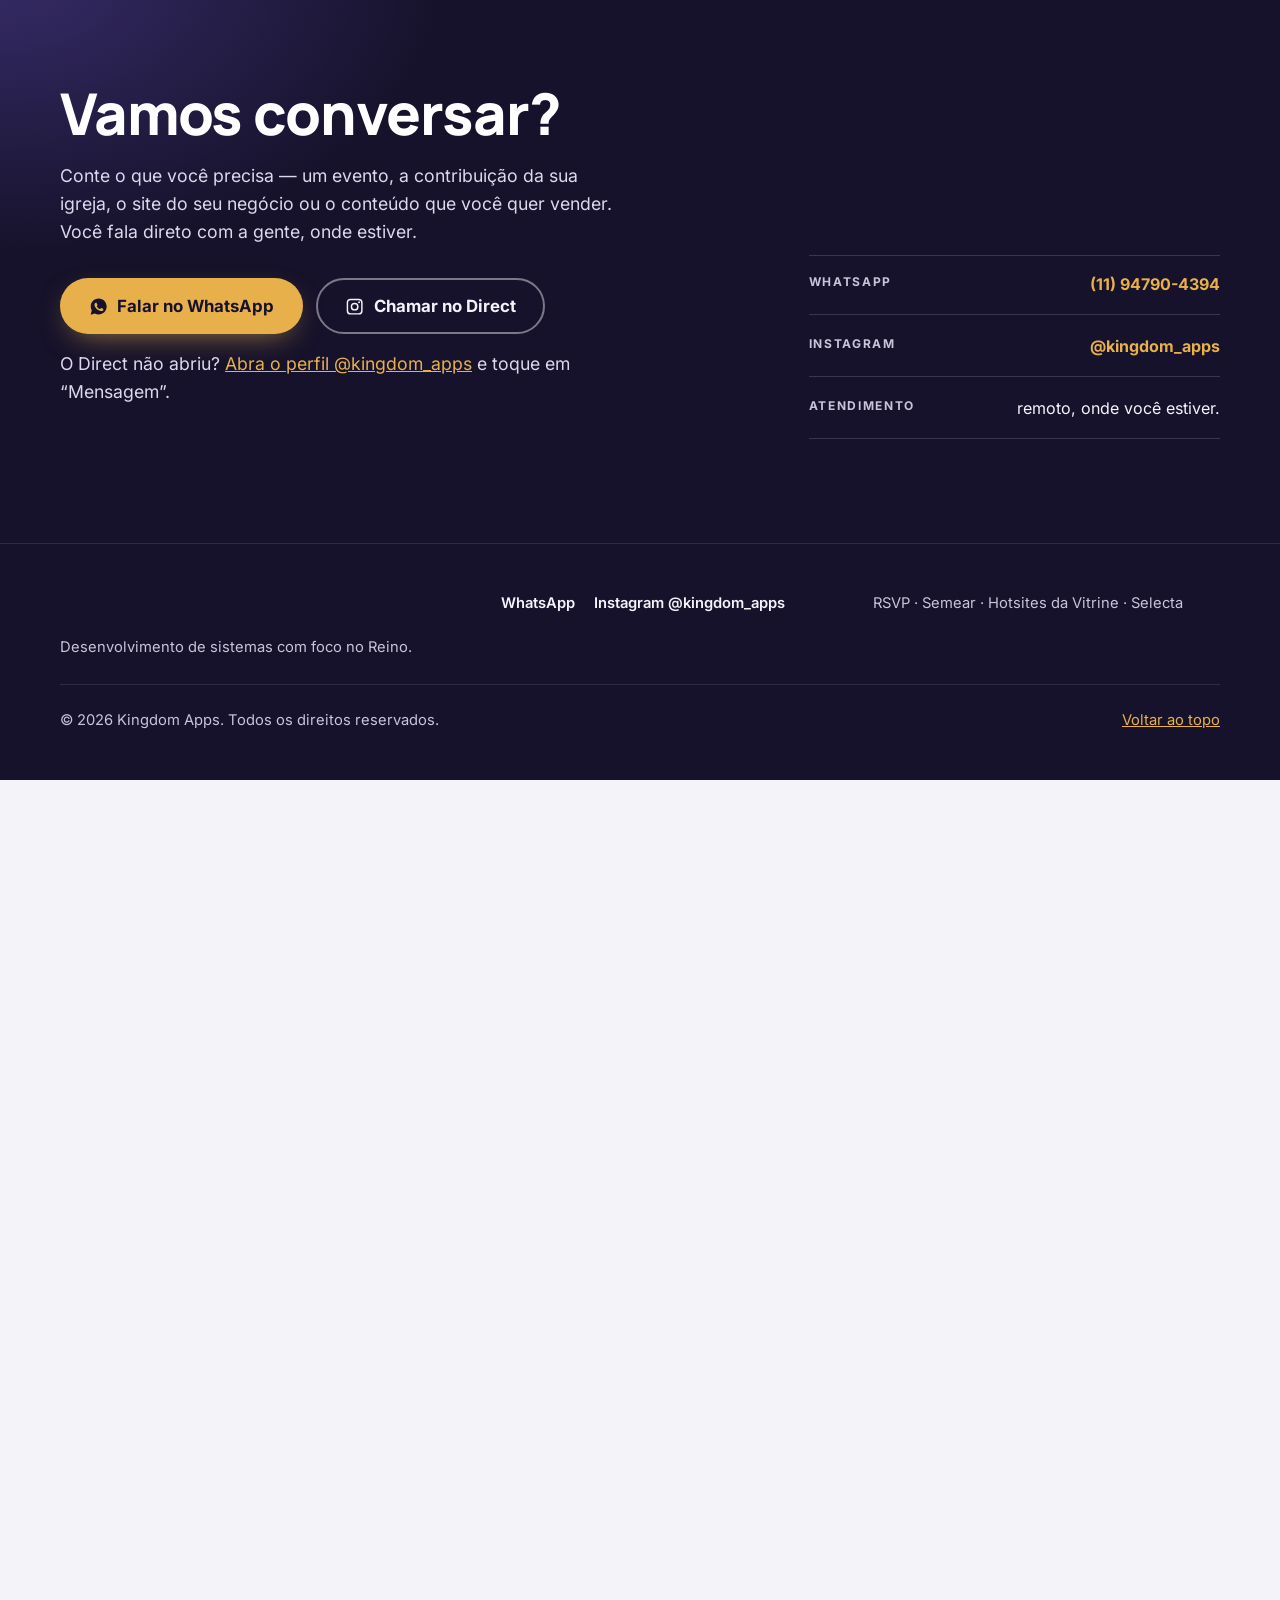
==== commit c4d97ebf: "Site público: remove gate de PIN, domínio kingdomapps.net (CNAME, canonical, og, robots, sitemap)" ====
--- a/v1/index.html
+++ b/v1/index.html
@@ -1,250 +1 @@
-<!DOCTYPE html>
-<html lang="pt-BR" class="gated">
-<head>
-  <meta charset="UTF-8" />
-  <meta name="viewport" content="width=device-width, initial-scale=1" />
-  <meta name="robots" content="noindex, nofollow" />
-  <meta name="theme-color" content="#2B1E5C" />
-  <title>Kingdom Apps | Tecnologia com propósito para igrejas, ministérios e negócios</title>
-  <meta name="description" content="Convites com confirmação de presença (RSVP), doações recorrentes e hotsites por assinatura para igrejas, ministérios e empresas. Atendimento remoto, onde você estiver." />
-  <meta property="og:type" content="website" />
-  <meta property="og:locale" content="pt_BR" />
-  <meta property="og:site_name" content="Kingdom Apps" />
-  <meta property="og:title" content="Kingdom Apps — tecnologia com propósito" />
-  <meta property="og:description" content="Sistemas simples para igrejas, ministérios e negócios: RSVP, Recorrência e hotsites por assinatura. Fale com a gente pelo WhatsApp." />
-  <meta property="og:image" content="https://fcwwebsites.github.io/kingdomapps-hotsite-kingdomapps/assets/og-image.png" />
-  <meta property="og:image:type" content="image/png" />
-  <meta property="og:image:width" content="1200" />
-  <meta property="og:image:height" content="630" />
-  <meta property="og:image:alt" content="Logo da Kingdom Apps sobre fundo índigo" />
-  <meta name="twitter:card" content="summary_large_image" />
-  <script>
-    /* Gate de PIN: sem o código desta sessão, volta para a tela de PIN e o conteúdo não é exibido */
-    (function(){var ok=false;try{ok=sessionStorage.getItem('kingdomapps_institucional_gate')==='1'}catch(e){}
-      if(ok){document.documentElement.classList.remove('gated')}else{location.replace('../')}})();
-  </script>
-  <link rel="icon" href="../assets/brand/avatar-instagram.svg" type="image/svg+xml" />
-  <link rel="preload" href="../assets/fonts/manrope-800.woff2" as="font" type="font/woff2" crossorigin />
-  <link rel="preload" href="../assets/fonts/inter-var.woff2" as="font" type="font/woff2" crossorigin />
-  <link rel="stylesheet" href="../assets/site.css" />
-</head>
-<body>
-  <a class="skip" href="#conteudo">Pular para o conteúdo</a>
-
-  <header class="site-header">
-    <div class="wrap header-inner">
-      <a href="#topo" class="logo"><img src="../assets/brand/horizontal.svg" alt="Kingdom Apps" width="175" height="40" /></a>
-      <button type="button" class="menu-btn" aria-expanded="false" aria-controls="nav"><span class="menu-bars" aria-hidden="true"></span><span class="menu-label">Menu</span></button>
-      <nav id="nav" class="nav" aria-label="Seções">
-        <ul>
-          <li><a href="#servicos">Serviços</a></li>
-          <li><a href="#como-funciona">Como funciona</a></li>
-          <li><a href="#contato">Contato</a></li>
-        </ul>
-        <a class="btn btn-indigo btn-sm" href="https://wa.me/5511947904394?text=Ol%C3%A1%21%20Vim%20pelo%20site%20da%20Kingdom%20Apps%20e%20quero%20saber%20mais." target="_blank" rel="noopener" aria-label="Falar com a Kingdom Apps pelo WhatsApp (abre em nova aba)"><svg class="ico" aria-hidden="true" focusable="false"><use href="#i-wa"/></svg>Falar no WhatsApp</a>
-      </nav>
-    </div>
-  </header>
-
-  <main id="conteudo">
-    <section class="hero" id="topo" aria-labelledby="hero-title">
-      <div class="hero-grid" aria-hidden="true"></div>
-      <div class="wrap hero-inner">
-        <div class="hero-copy">
-          <p class="eyebrow eyebrow-gold">Igrejas · Ministérios · Negócios · Atendimento remoto</p>
-          <h1 id="hero-title">Tecnologia com propósito para igrejas, ministérios e negócios</h1>
-          <p class="hero-bio">Desenvolvimento de sistemas com foco no Reino.</p>
-          <p class="hero-sub">Convites com confirmação de presença, doações recorrentes e sites por assinatura — soluções simples para você cuidar do que importa. Atendemos você onde estiver, e você fala direto com a gente.</p>
-          <div class="cta-row">
-            <a class="btn btn-gold" href="https://wa.me/5511947904394?text=Ol%C3%A1%21%20Vim%20pelo%20site%20da%20Kingdom%20Apps%20e%20quero%20saber%20mais." target="_blank" rel="noopener" aria-label="Falar com a Kingdom Apps pelo WhatsApp (abre em nova aba)"><svg class="ico" aria-hidden="true" focusable="false"><use href="#i-wa"/></svg>Falar no WhatsApp</a>
-            <a class="btn btn-outline-light" href="https://ig.me/m/kingdom_apps" target="_blank" rel="noopener" aria-label="Enviar mensagem no Direct do Instagram @kingdom_apps (abre em nova aba)"><svg class="ico" aria-hidden="true" focusable="false"><use href="#i-ig"/></svg>Chamar no Direct</a>
-          </div>
-          <ul class="hero-chips" aria-label="Serviços">
-            <li><a href="#rsvp">RSVP para eventos</a></li>
-            <li><a href="#recorrencia"><span data-nome="recorrencia"></span></a></li>
-            <li><a href="#hotsites"><span data-nome="hotsite"></span> por assinatura</a></li>
-          </ul>
-        </div>
-        <div class="hero-mark" aria-hidden="true">
-          <div class="orbit o1"></div><div class="orbit o2"></div>
-          <img src="../assets/brand/simbolo-negativo.svg" alt="" aria-hidden="true" width="1000" height="1000" />
-        </div>
-      </div>
-    </section>
-
-    <section class="section about" id="quem-somos" aria-labelledby="about-title">
-      <div class="wrap about-inner">
-        <div>
-          <h2 id="about-title" class="eyebrow-h">Quem somos</h2>
-          <p class="about-highlight">Tecnologia com excelência e propósito.</p>
-        </div>
-        <p class="about-text">A Kingdom Apps é uma empresa brasileira de tecnologia que desenvolve sistemas com foco no Reino. Criamos ferramentas simples, feitas com excelência e propósito, para igrejas, ministérios e empresas. O atendimento é 100% remoto: não importa onde você esteja, a conversa começa por uma mensagem.</p>
-      </div>
-    </section>
-
-    <section class="section services" id="servicos" aria-labelledby="services-title">
-      <div class="wrap">
-        <div class="section-head">
-          <h2 id="services-title">O que fazemos</h2>
-          <p>Três serviços prontos para facilitar a rotina de quem organiza, cuida e empreende.</p>
-        </div>
-        <nav class="svc-index" aria-label="Serviços">
-          <a href="#rsvp"><span class="svc-index-ico"><svg aria-hidden="true" focusable="false" viewBox="0 0 24 24"><use href="#i-rsvp"/></svg></span><span><strong>RSVP para aniversários e eventos</strong><small>Convide, acompanhe e saiba quem vai.</small></span></a>
-          <a href="#recorrencia"><span class="svc-index-ico"><svg aria-hidden="true" focusable="false" viewBox="0 0 24 24"><use href="#i-rec"/></svg></span><span><strong><span data-nome="recorrencia"></span></strong><small>Sistema de doações recorrentes.</small></span></a>
-          <a href="#hotsites"><span class="svc-index-ico"><svg aria-hidden="true" focusable="false" viewBox="0 0 24 24"><use href="#i-site"/></svg></span><span><strong><span data-nome="hotsite"></span> por assinatura</strong><small>Pela <span data-nome="departamento"></span>.</small></span></a>
-        </nav>
-        <div class="svc-list">
-        <article class="svc" id="rsvp" aria-labelledby="rsvp-t">
-          <div class="svc-head">
-            <div class="svc-meta"><span class="svc-num" aria-hidden="true">01</span><span class="svc-ico"><svg aria-hidden="true" focusable="false" viewBox="0 0 24 24"><use href="#i-rsvp"/></svg></span></div>
-            <h3 id="rsvp-t">RSVP para aniversários e eventos</h3>
-            
-            <p class="svc-resumo">Convide, acompanhe e saiba quem vai — sem planilha e sem mandar mensagem uma a uma.</p>
-            <a class="btn btn-indigo" href="https://wa.me/5511947904394?text=Ol%C3%A1%21%20Vim%20pelo%20site%20e%20quero%20saber%20mais%20sobre%20RSVP." target="_blank" rel="noopener" aria-label="Saber mais sobre RSVP pelo WhatsApp (abre em nova aba)"><svg class="ico" aria-hidden="true" focusable="false"><use href="#i-wa"/></svg>Quero saber mais</a>
-          </div>
-          <div class="svc-body">
-            <div class="svc-block svc-problem"><h4>O problema</h4><p>Organizar um evento já dá trabalho. Mandar convite para cada pessoa e anotar quem respondeu tira um tempo que poderia ir para quem realmente importa: as pessoas.</p></div>
-            <div class="svc-block"><h4>O que faz</h4><ul class="ticks"><li>Envia a mensagem de convite aos seus convidados.</li><li>Acompanha as confirmações: quem confirmou e quem ainda não respondeu.</li><li>Serve para aniversários, eventos de igreja, encontros de ministério e eventos de empresa.</li></ul></div>
-            <div class="svc-block"><h4>Benefícios</h4><ul class="ticks ticks-gold"><li>Menos planilha e menos mensagem uma a uma.</li><li>Uma visão clara de quem vem.</li><li>Mais tempo para cuidar das pessoas.</li></ul></div>
-            <div class="svc-block"><h4>Como funciona</h4><ol class="mini-steps"><li>Você conta pra gente sobre o evento e os convidados.</li><li>Os convidados recebem a mensagem de convite.</li><li>Você acompanha quem confirmou e quem ainda não respondeu.</li></ol></div>
-          </div>
-        </article>
-        <article class="svc svc-feature" id="recorrencia" aria-labelledby="recorrencia-t">
-          <div class="svc-head">
-            <div class="svc-meta"><span class="svc-num" aria-hidden="true">02</span><span class="svc-ico"><svg aria-hidden="true" focusable="false" viewBox="0 0 24 24"><use href="#i-rec"/></svg></span></div>
-            <h3 id="recorrencia-t"><span data-nome="recorrencia"></span></h3>
-            <p class="svc-sub">Sistema de doações recorrentes <span class="tag">Nome provisório</span></p>
-            <p class="svc-resumo">Contribuições recorrentes para igrejas, ministérios e projetos, de forma organizada.</p>
-            <a class="btn btn-gold" data-wa="recorrencia" href="#" target="_blank" rel="noopener"><svg class="ico" aria-hidden="true" focusable="false"><use href="#i-wa"/></svg>Quero saber mais</a>
-          </div>
-          <div class="svc-body">
-            <div class="svc-block svc-problem"><h4>O problema</h4><p>Quem sustenta uma obra quer contribuir com constância. E quem lidera precisa de previsibilidade para planejar e seguir servindo.</p></div>
-            <div class="svc-block"><h4>O que faz</h4><ul class="ticks"><li>Organiza contribuições recorrentes para a sua igreja, ministério ou projeto.</li><li>Ajuda membros e mantenedores a contribuírem com constância.</li></ul></div>
-            <div class="svc-block"><h4>Benefícios</h4><ul class="ticks ticks-gold"><li>Mais constância no sustento da obra.</li><li>Mais clareza para planejar.</li><li>Menos tempo com controles manuais, mais tempo para o ministério.</li></ul></div>
-            <div class="svc-block"><h4>Como funciona</h4><ol class="mini-steps"><li>Você conta pra gente sobre a sua igreja, ministério ou projeto.</li><li>Entendemos como as contribuições funcionam hoje.</li><li>Apresentamos a <span data-nome="recorrencia"></span> para a sua realidade.</li></ol></div>
-          </div>
-        </article>
-        <article class="svc" id="hotsites" aria-labelledby="hotsites-t">
-          <div class="svc-head">
-            <div class="svc-meta"><span class="svc-num" aria-hidden="true">03</span><span class="svc-ico"><svg aria-hidden="true" focusable="false" viewBox="0 0 24 24"><use href="#i-site"/></svg></span></div>
-            <h3 id="hotsites-t"><span data-nome="hotsite"></span> por assinatura</h3>
-            <p class="svc-sub"><span class="tag tag-light">da <span data-nome="departamento"></span></span></p>
-            <p class="svc-resumo">Seu negócio com um endereço na internet: um site simples e bonito, por assinatura.</p>
-            <a class="btn btn-indigo" href="https://wa.me/5511947904394?text=Ol%C3%A1%21%20Vim%20pelo%20site%20e%20quero%20saber%20mais%20sobre%20Hotsites." target="_blank" rel="noopener" aria-label="Saber mais sobre hotsites pelo WhatsApp (abre em nova aba)"><svg class="ico" aria-hidden="true" focusable="false"><use href="#i-wa"/></svg>Quero saber mais</a>
-          </div>
-          <div class="svc-body">
-            <div class="svc-block svc-problem"><h4>O problema</h4><p>Muita gente procura na internet antes de comprar. Se o seu negócio não aparece ali, o cliente pode não encontrar você — e um site sob medida costuma parecer caro e complicado.</p></div>
-            <div class="svc-block"><h4>O que faz</h4><ul class="ticks"><li>Um hotsite é uma página só, direta ao ponto: quem você é, o que você oferece e como falar com você.</li><li>Pensado para micro e pequenos negócios: loja, restaurante, salão, oficina, profissional liberal ou evento.</li><li>Funciona por assinatura mensal, em vez de um projeto caro de uma vez só.</li><li>Oferecido pela <span data-nome="departamento"></span>, o departamento de hotsites da Kingdom Apps.</li></ul></div>
-            <div class="svc-block"><h4>Benefícios</h4><ul class="ticks ticks-gold"><li>Seu negócio fica mais fácil de encontrar.</li><li>Um jeito simples de o cliente chegar até você.</li><li>Assinatura no lugar de um investimento grande de uma vez.</li></ul></div>
-            <div class="svc-block"><h4>Como funciona</h4><ol class="mini-steps"><li>Você chama e conta sobre o seu negócio.</li><li>Entendemos o que o seu cliente precisa ver.</li><li>Montamos o seu hotsite.</li></ol></div>
-          </div>
-        </article>
-        </div>
-      </div>
-    </section>
-
-    <section class="section audience" id="para-quem" aria-labelledby="aud-title">
-      <div class="wrap">
-        <div class="section-head">
-          <h2 id="aud-title">Para quem é</h2>
-          <p>Atendemos igrejas, ministérios e empresas, onde quer que estejam.</p>
-        </div>
-        <div class="aud-grid">
-          <article class="aud"><span class="aud-ico"><svg aria-hidden="true" focusable="false" viewBox="0 0 24 24"><use href="#i-church"/></svg></span><h3>Igrejas</h3><p>Para organizar eventos, falar com os membros e cuidar das contribuições.</p><p class="aud-tags"><a href="#rsvp">RSVP</a><a href="#recorrencia"><span data-nome="recorrencia"></span></a></p></article>
-          <article class="aud"><span class="aud-ico"><svg aria-hidden="true" focusable="false" viewBox="0 0 24 24"><use href="#i-people"/></svg></span><h3>Ministérios</h3><p>Missões, projetos sociais e grupos: para manter mantenedores por perto e confirmar presença nos encontros.</p><p class="aud-tags"><a href="#recorrencia"><span data-nome="recorrencia"></span></a><a href="#rsvp">RSVP</a></p></article>
-          <article class="aud"><span class="aud-ico"><svg aria-hidden="true" focusable="false" viewBox="0 0 24 24"><use href="#i-store"/></svg></span><h3>Empresas</h3><p>Em especial micro e pequenos negócios: para estar na internet de um jeito simples, ser encontrado e organizar seus eventos.</p><p class="aud-tags"><a href="#hotsites"><span data-nome="hotsite"></span></a><a href="#rsvp">RSVP</a></p></article>
-        </div>
-      </div>
-    </section>
-
-    <section class="section steps" id="como-funciona" aria-labelledby="steps-title">
-      <div class="wrap steps-inner">
-        <div class="steps-intro">
-          <h2 id="steps-title">Como funciona</h2>
-          <p class="steps-highlight">Atendemos você onde estiver.</p>
-          <p>Todo o atendimento é remoto. Você não precisa se deslocar nem marcar visita: a conversa acontece pelo WhatsApp ou pelo Direct, e você fala direto com a gente.</p>
-          <a class="btn btn-gold" href="https://wa.me/5511947904394?text=Ol%C3%A1%21%20Vim%20pelo%20site%20da%20Kingdom%20Apps%20e%20quero%20saber%20mais." target="_blank" rel="noopener" aria-label="Falar com a Kingdom Apps pelo WhatsApp (abre em nova aba)"><svg class="ico" aria-hidden="true" focusable="false"><use href="#i-wa"/></svg>Falar no WhatsApp</a>
-        </div>
-        <ol class="step-list">
-          <li><span class="step-n" aria-hidden="true">1</span><div><h3>Você chama</h3><p>Mande uma mensagem pelo WhatsApp ou pelo Direct do Instagram.</p></div></li>
-          <li><span class="step-n" aria-hidden="true">2</span><div><h3>Entendemos sua necessidade</h3><p>Conversamos sobre a sua igreja, ministério ou negócio e o que você precisa.</p></div></li>
-          <li><span class="step-n" aria-hidden="true">3</span><div><h3>Montamos a solução</h3><p>Preparamos o serviço certo para a sua realidade.</p></div></li>
-        </ol>
-      </div>
-    </section>
-
-    <section class="section faq" id="faq" aria-labelledby="faq-title">
-      <div class="wrap faq-inner">
-        <h2 id="faq-title">Perguntas frequentes</h2>
-        <div class="qa-list"><details class="qa"><summary>Vocês atendem na minha cidade ou no meu país?</summary><p>Sim. O atendimento é 100% remoto, então atendemos você onde estiver.</p></details><details class="qa"><summary>Com quem eu falo?</summary><p>Você fala direto com a gente, pelo WhatsApp ou pelo Direct do Instagram @kingdom_apps.</p></details><details class="qa"><summary>O RSVP serve só para eventos de igreja?</summary><p>Não. Ele funciona para aniversários, eventos de igreja, encontros de ministério e eventos de empresa.</p></details><details class="qa"><summary>Preciso ser de igreja para ter um hotsite?</summary><p>Não. Os hotsites são para micro e pequenos negócios de qualquer ramo, como loja, restaurante, salão, oficina, profissional liberal ou evento.</p></details><details class="qa"><summary>Como funciona o pagamento do hotsite?</summary><p>O hotsite funciona por assinatura mensal, em vez de um projeto pago de uma vez só. Para saber os detalhes, fale com a gente pelo WhatsApp.</p></details></div>
-      </div>
-    </section>
-
-    <!-- VERSÍCULO (opcional): só é inserido se SHOW_VERSICULO = true em assets/site.js -->
-    <div id="slot-versiculo"></div>
-    <template id="tpl-versiculo">
-      <section class="verse" id="versiculo" aria-label="Versículo">
-        <div class="wrap verse-inner">
-          <img src="../assets/brand/simbolo.svg" alt="" aria-hidden="true" width="48" height="48" />
-          <blockquote>
-            <p>“Se o Senhor não edificar a casa, em vão trabalham os que a edificam;”</p>
-            <footer><cite>Salmos 127:1 (ARA)</cite></footer>
-          </blockquote>
-        </div>
-      </section>
-    </template>
-
-    <section class="final" id="contato" aria-labelledby="final-title">
-      <div class="wrap final-inner">
-        <div class="final-main">
-          <h2 id="final-title">Vamos conversar?</h2>
-          <p>Conte o que você precisa — um evento, a contribuição da sua igreja ou o site do seu negócio. Você fala direto com a gente, onde estiver.</p>
-          <div class="cta-row">
-            <a class="btn btn-gold btn-lg" href="https://wa.me/5511947904394?text=Ol%C3%A1%21%20Vim%20pelo%20site%20da%20Kingdom%20Apps%20e%20quero%20saber%20mais." target="_blank" rel="noopener" aria-label="Falar com a Kingdom Apps pelo WhatsApp (abre em nova aba)"><svg class="ico" aria-hidden="true" focusable="false"><use href="#i-wa"/></svg>Falar no WhatsApp</a>
-            <a class="btn btn-outline-light btn-lg" href="https://ig.me/m/kingdom_apps" target="_blank" rel="noopener" aria-label="Enviar mensagem no Direct do Instagram @kingdom_apps (abre em nova aba)"><svg class="ico" aria-hidden="true" focusable="false"><use href="#i-ig"/></svg>Chamar no Direct</a>
-          </div>
-          <p class="direct-fallback">O Direct não abriu? <a href="https://www.instagram.com/kingdom_apps/" target="_blank" rel="noopener" aria-label="Abrir o perfil @kingdom_apps no Instagram (abre em nova aba)">Abra o perfil @kingdom_apps</a> e toque em “Mensagem”.</p>
-        </div>
-        <ul class="contact-list" aria-label="Contato">
-          <li><span class="c-label">WhatsApp</span><a href="https://wa.me/5511947904394" target="_blank" rel="noopener" aria-label="Falar com a Kingdom Apps pelo WhatsApp (abre em nova aba)">(11) 94790-4394</a></li>
-          <li><span class="c-label">Instagram</span><a href="https://www.instagram.com/kingdom_apps/" target="_blank" rel="noopener" aria-label="Abrir o perfil @kingdom_apps no Instagram (abre em nova aba)">@kingdom_apps</a></li>
-          <li><span class="c-label">Atendimento</span><span>remoto, onde você estiver.</span></li>
-        </ul>
-      </div>
-    </section>
-  </main>
-
-  <footer class="site-footer">
-    <div class="wrap footer-inner">
-      <div class="footer-brand">
-        <img src="../assets/brand/horizontal-negativo.svg" alt="Kingdom Apps" width="175" height="40" loading="lazy" />
-        <p>Desenvolvimento de sistemas com foco no Reino.</p>
-      </div>
-      <ul class="footer-links">
-        <li><a href="https://wa.me/5511947904394?text=Ol%C3%A1%21%20Vim%20pelo%20site%20da%20Kingdom%20Apps%20e%20quero%20saber%20mais." target="_blank" rel="noopener" aria-label="Falar com a Kingdom Apps pelo WhatsApp (abre em nova aba)">WhatsApp</a></li>
-        <li><a href="https://www.instagram.com/kingdom_apps/" target="_blank" rel="noopener" aria-label="Abrir o perfil @kingdom_apps no Instagram (abre em nova aba)">Instagram @kingdom_apps</a></li>
-      </ul>
-      <p class="footer-svcs">RSVP · <span data-nome="recorrencia"></span> · <span data-nome="hotsite"></span> da <span data-nome="departamento"></span></p>
-      <div class="footer-bottom">
-        <p>© <span id="ano">2026</span> Kingdom Apps. Todos os direitos reservados.</p>
-        <a href="#topo" class="to-top">Voltar ao topo</a>
-      </div>
-    </div>
-  </footer>
-
-  <a class="wa-float" href="https://wa.me/5511947904394?text=Ol%C3%A1%21%20Vim%20pelo%20site%20da%20Kingdom%20Apps%20e%20quero%20saber%20mais." target="_blank" rel="noopener" aria-label="Falar com a Kingdom Apps pelo WhatsApp"><svg class="ico" aria-hidden="true" focusable="false"><use href="#i-wa"/></svg><span>Falar no WhatsApp</span></a>
-
-  <svg width="0" height="0" style="position:absolute" aria-hidden="true" focusable="false">
-    <symbol id="i-wa" viewBox="0 0 24 24"><path fill="currentColor" d="M12.04 2C6.58 2 2.13 6.45 2.13 11.91c0 1.75.46 3.45 1.32 4.95L2.05 22l5.25-1.38a9.9 9.9 0 0 0 4.74 1.21c5.46 0 9.91-4.45 9.91-9.91S17.5 2 12.04 2Zm5.8 14.03c-.24.68-1.42 1.32-1.96 1.37-.5.05-.97.24-3.27-.68-2.77-1.09-4.52-3.93-4.66-4.11-.13-.18-1.1-1.47-1.1-2.81 0-1.34.7-2 .96-2.27.24-.27.53-.33.71-.33l.51.01c.16.01.38-.06.6.46.24.55.78 1.89.85 2.03.07.14.11.3.02.48-.09.18-.14.3-.27.46l-.41.48c-.14.13-.28.28-.12.55.16.27.71 1.17 1.52 1.9 1.05.93 1.93 1.22 2.2 1.36.27.14.43.11.59-.07.16-.18.68-.79.86-1.07.18-.27.36-.23.6-.14.25.09 1.57.74 1.84.88.27.14.45.2.52.31.07.12.07.66-.17 1.33Z"/></symbol>
-    <symbol id="i-ig" viewBox="0 0 24 24"><path fill="none" stroke="currentColor" stroke-width="1.8" d="M7 3h10a4 4 0 0 1 4 4v10a4 4 0 0 1-4 4H7a4 4 0 0 1-4-4V7a4 4 0 0 1 4-4Z"/><circle cx="12" cy="12" r="4" fill="none" stroke="currentColor" stroke-width="1.8"/><circle cx="17.5" cy="6.5" r="1.2" fill="currentColor"/></symbol>
-    <symbol id="i-rsvp" viewBox="0 0 24 24"><g fill="none" stroke="currentColor" stroke-width="1.7" stroke-linecap="round" stroke-linejoin="round"><path d="M3 8.5 12 14l9-5.5"/><rect x="3" y="5" width="18" height="14" rx="2.5"/><circle cx="18" cy="17" r="4" fill="currentColor" stroke="none" opacity=".25"/><path d="m16.2 17 1.3 1.3 2.4-2.5"/></g></symbol>
-    <symbol id="i-rec" viewBox="0 0 24 24"><g fill="none" stroke="currentColor" stroke-width="1.7" stroke-linecap="round" stroke-linejoin="round"><path d="M12 21v-8"/><path d="M12 13c0-4 3-6 7-6 0 4-3 6-7 6Z"/><path d="M12 15c0-3-2.4-5-6-5 0 3 2.4 5 6 5Z"/><path d="M8 21h8"/></g></symbol>
-    <symbol id="i-site" viewBox="0 0 24 24"><g fill="none" stroke="currentColor" stroke-width="1.7" stroke-linecap="round" stroke-linejoin="round"><rect x="2.5" y="4" width="19" height="16" rx="2.5"/><path d="M2.5 8.5h19M5.8 6.3h.01M8.3 6.3h.01M6 12h7M6 15.5h4.5M15.5 11.5h3v5h-3z"/></g></symbol>
-    <symbol id="i-church" viewBox="0 0 24 24"><g fill="none" stroke="currentColor" stroke-width="1.7" stroke-linecap="round" stroke-linejoin="round"><path d="M12 2v5M10 4h4M5 21V12l7-5 7 5v9"/><path d="M10 21v-4a2 2 0 0 1 4 0v4M3 21h18"/></g></symbol>
-    <symbol id="i-people" viewBox="0 0 24 24"><g fill="none" stroke="currentColor" stroke-width="1.7" stroke-linecap="round" stroke-linejoin="round"><circle cx="9" cy="8" r="3.2"/><path d="M3 20c0-3.3 2.7-6 6-6s6 2.7 6 6"/><circle cx="17" cy="9" r="2.5"/><path d="M16.5 14.1c2.6.3 4.5 2.6 4.5 5.4"/></g></symbol>
-    <symbol id="i-store" viewBox="0 0 24 24"><g fill="none" stroke="currentColor" stroke-width="1.7" stroke-linecap="round" stroke-linejoin="round"><path d="M4 10v10h16V10M3 6l1.5-3h15L21 6v1.5a3 3 0 0 1-6 0 3 3 0 0 1-6 0 3 3 0 0 1-6 0Z"/><path d="M10 20v-5h4v5"/></g></symbol>
-  </svg>
-
-  <script src="../assets/site.js"></script>
-</body>
-</html>
+<!DOCTYPE html><html lang="pt-BR"><head><meta charset="UTF-8"><meta name="robots" content="noindex"><link rel="canonical" href="https://kingdomapps.net/"><meta http-equiv="refresh" content="0; url=../"><title>Kingdom Apps</title></head><body><a href="../">Kingdom Apps</a></body></html>
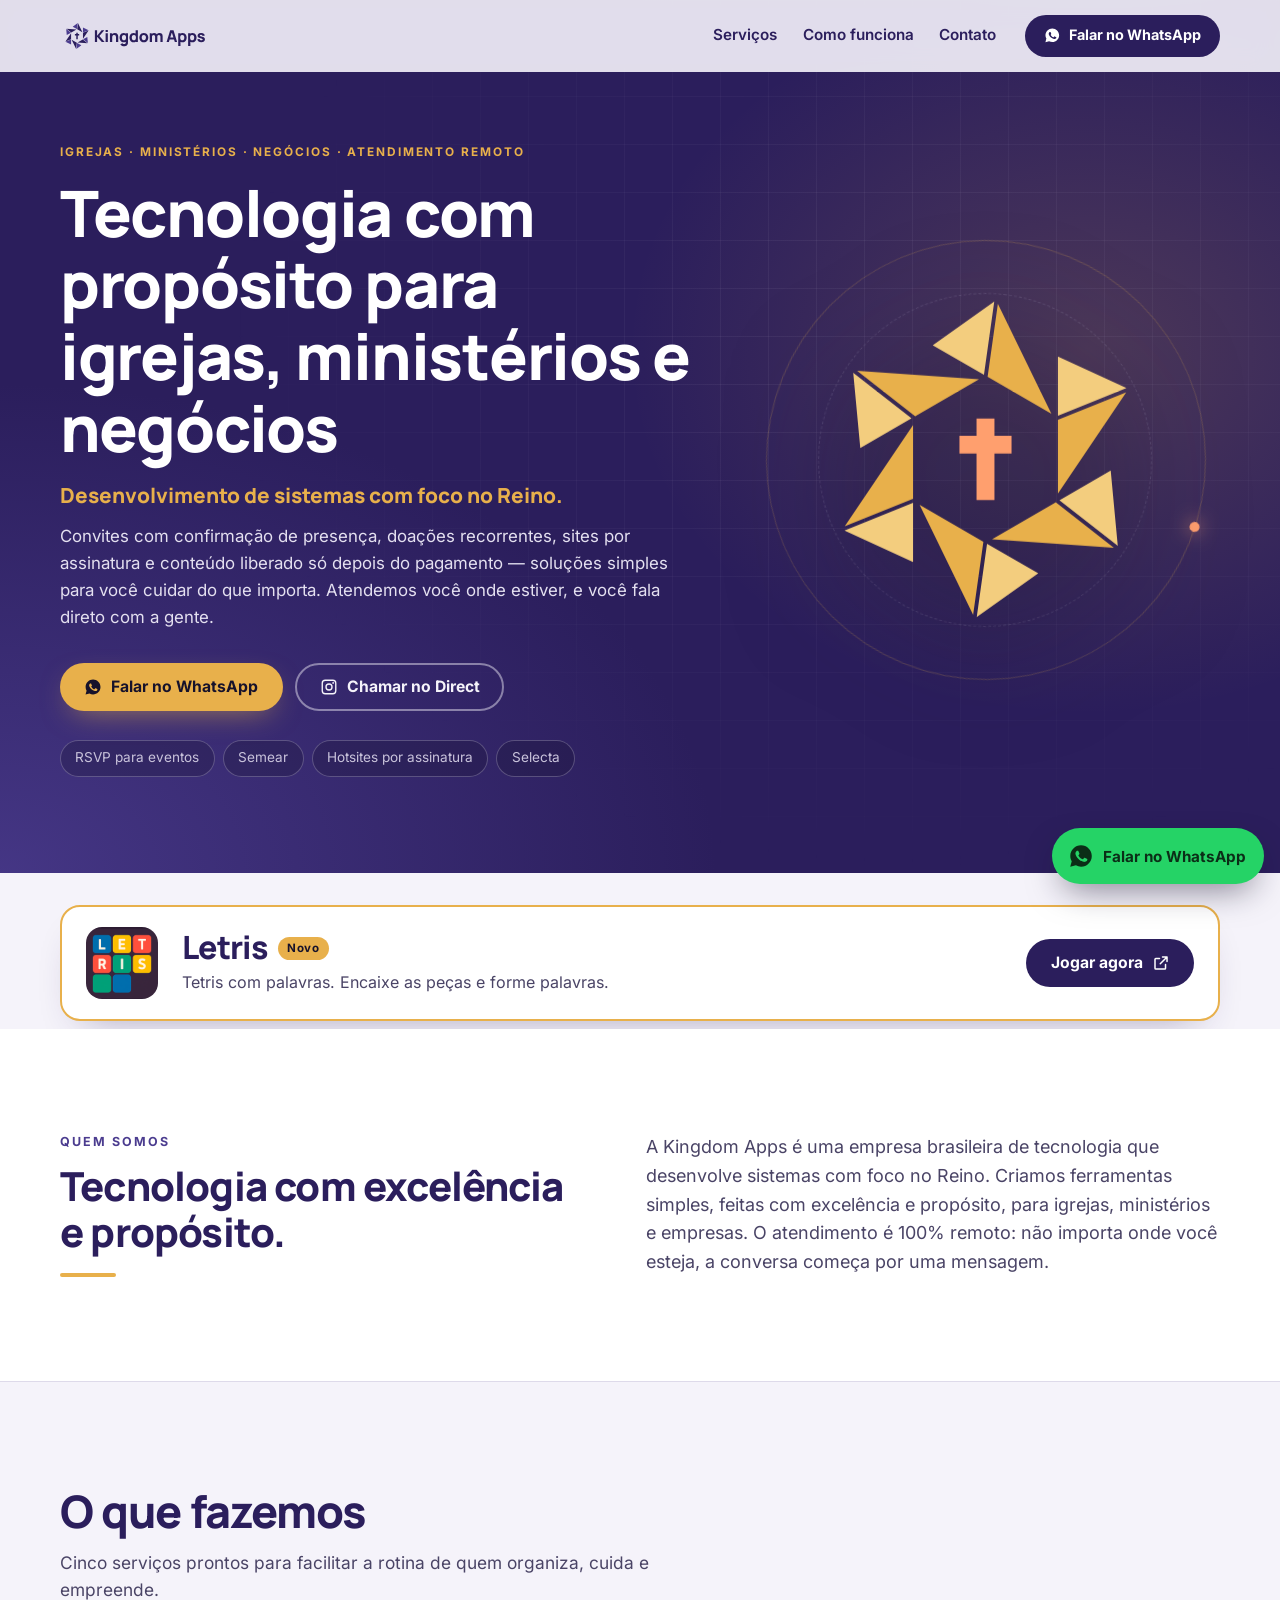
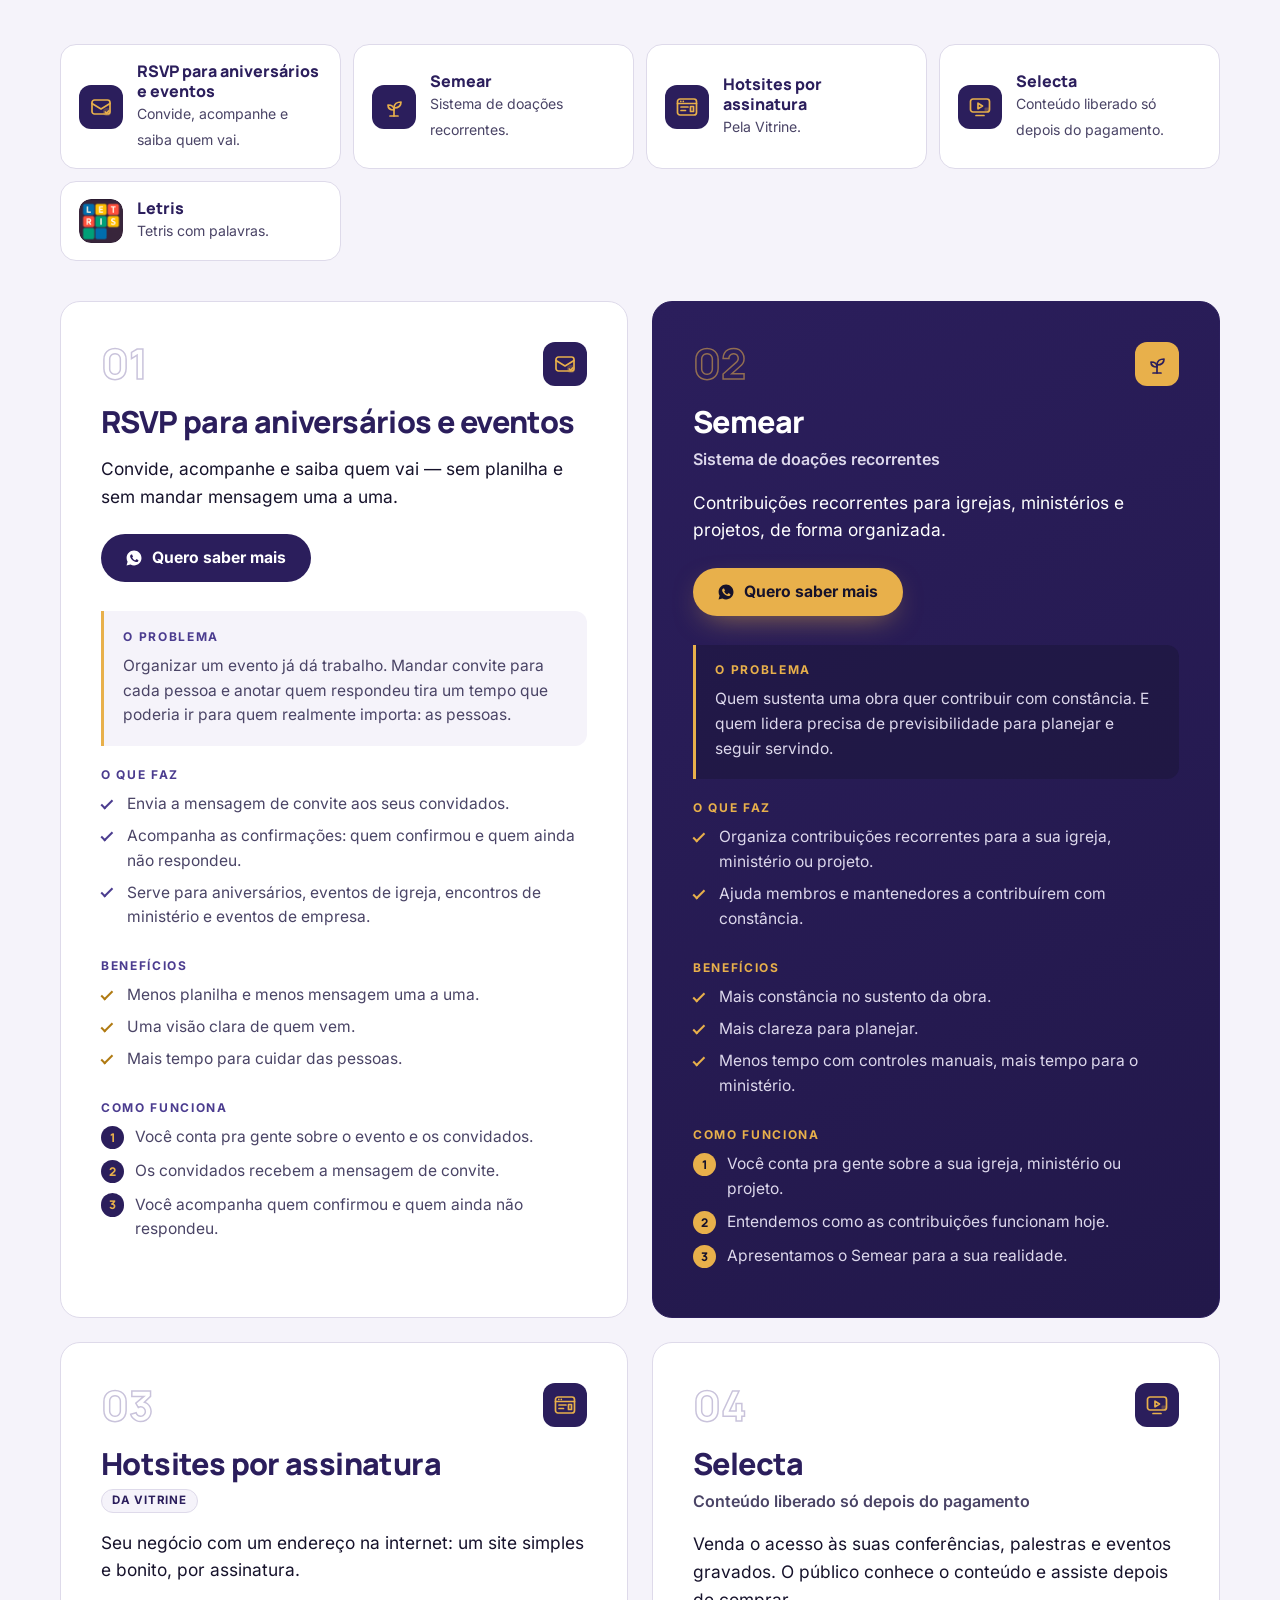
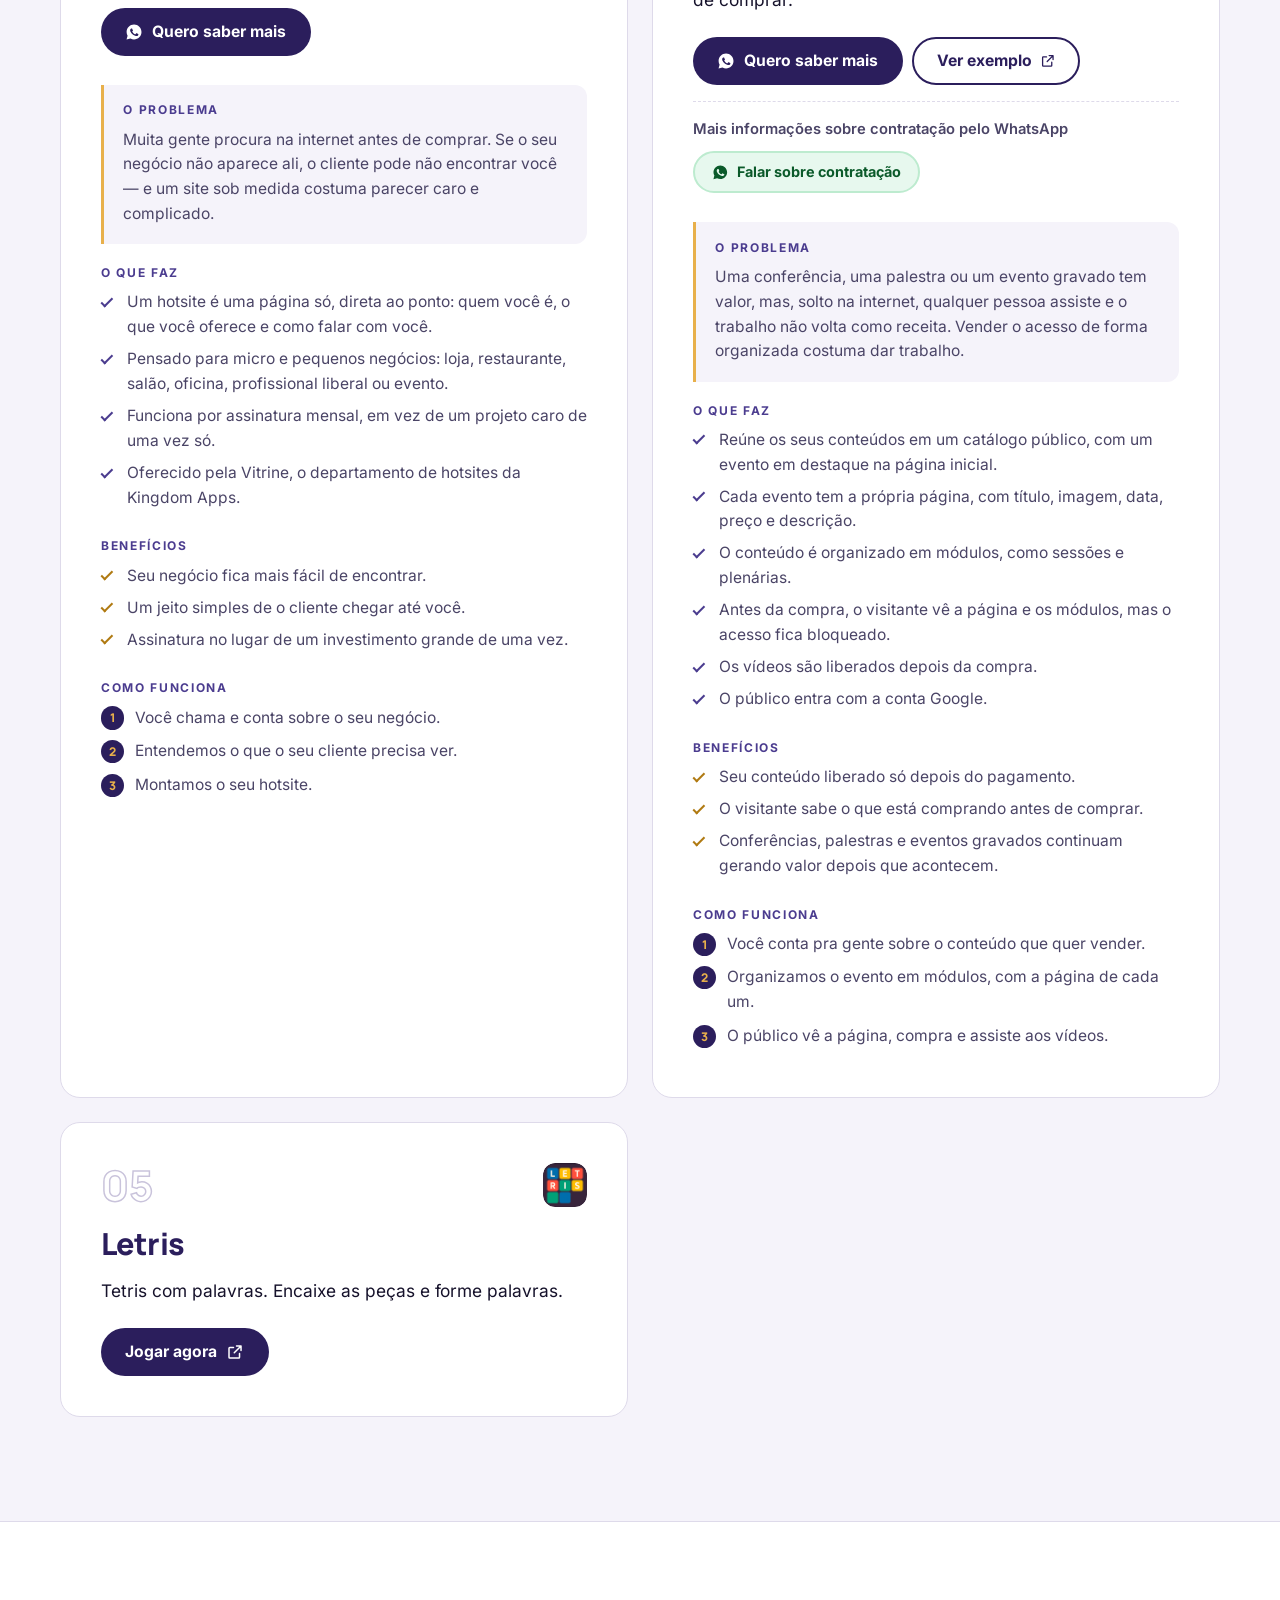
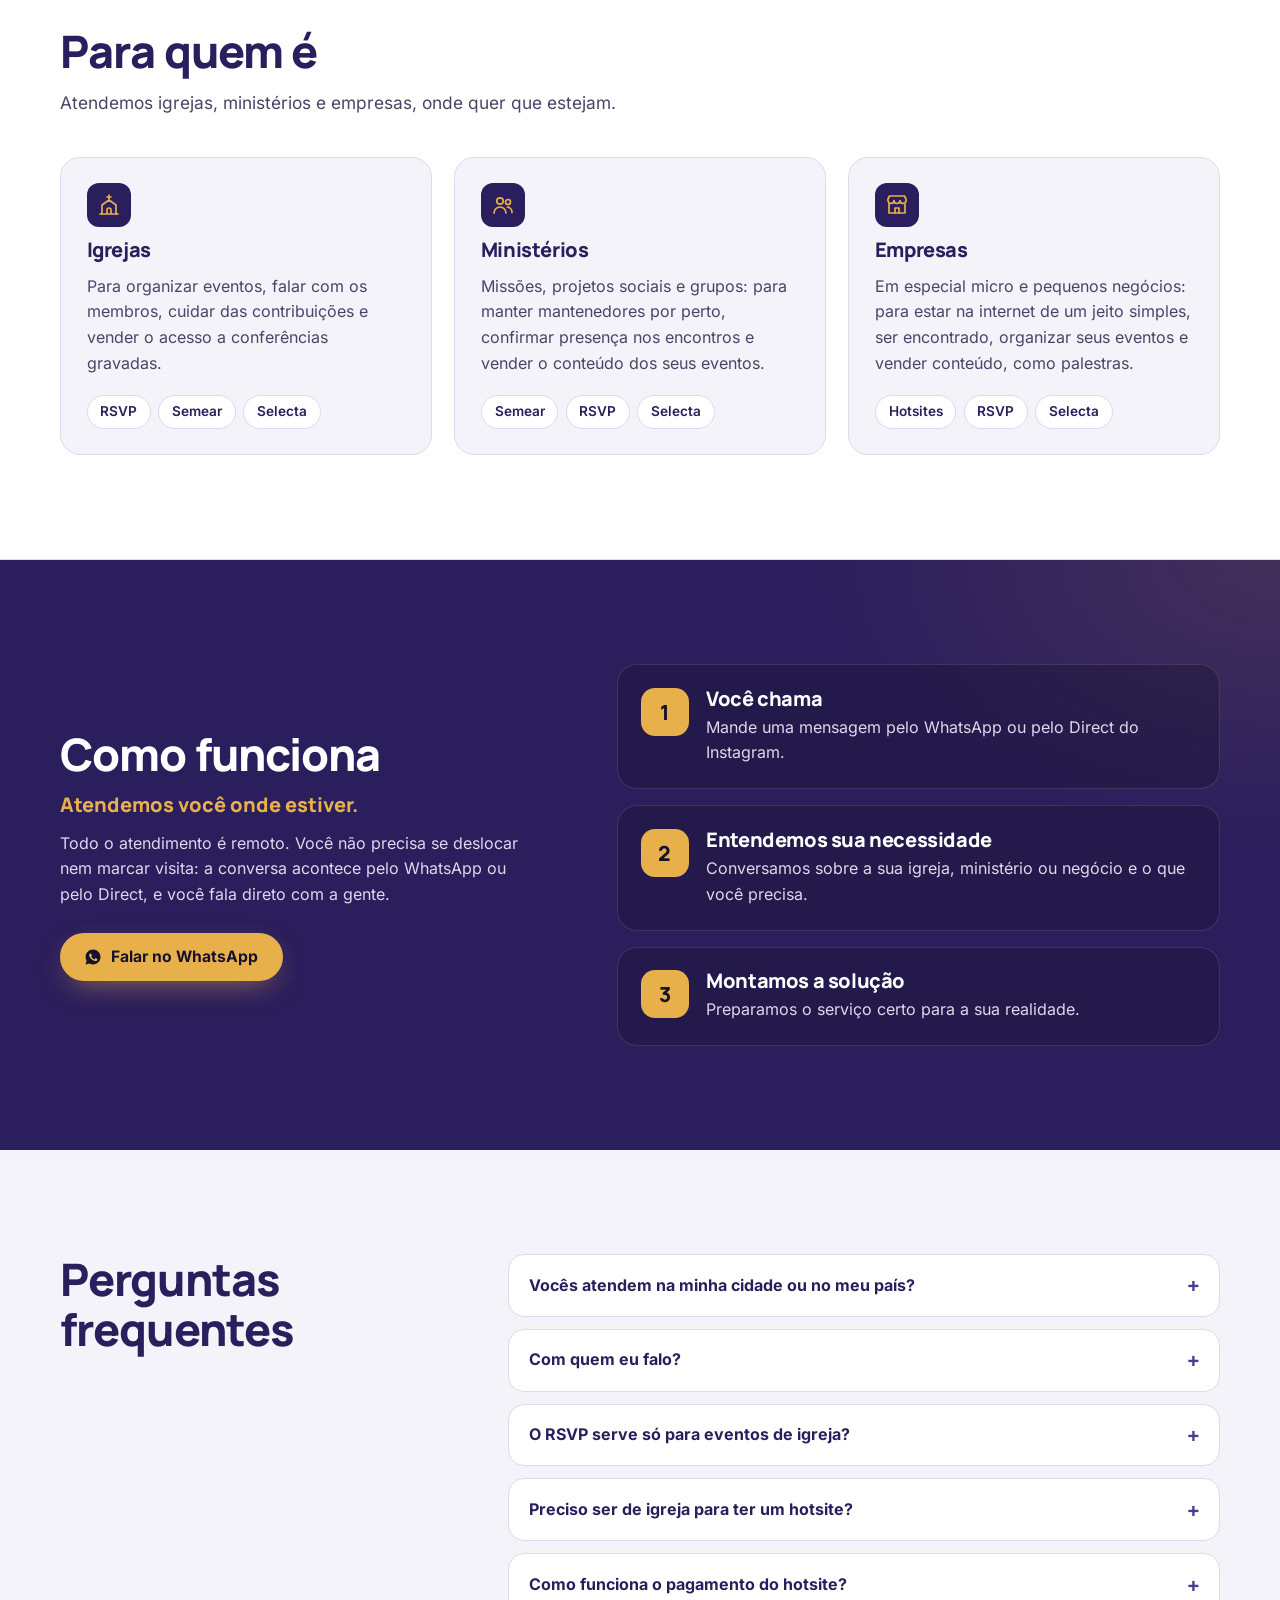
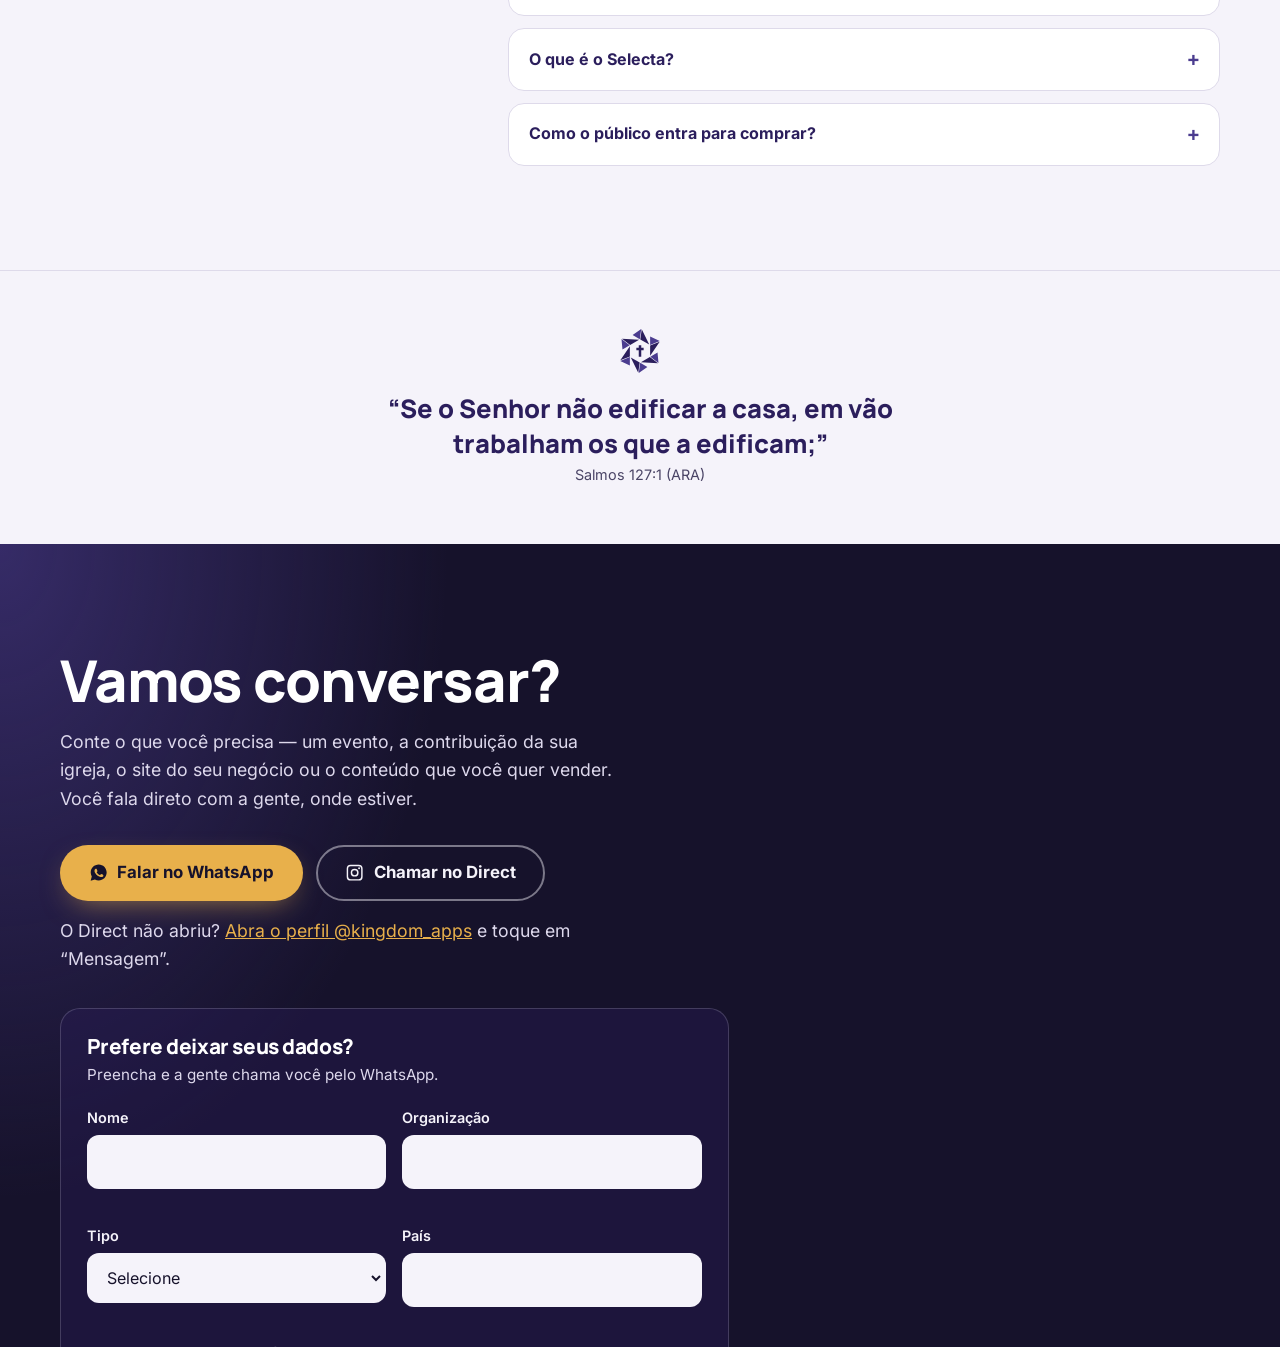
==== commit d9f7c3f0: "chore: GA4 G-NJ030BJ0Z8 + eventos CTA" ====
--- a/v1/index.html
+++ b/v1/index.html
@@ -1 +1,10 @@
-<!DOCTYPE html><html lang="pt-BR"><head><meta charset="UTF-8"><meta name="robots" content="noindex"><link rel="canonical" href="https://kingdomapps.net/"><meta http-equiv="refresh" content="0; url=../"><title>Kingdom Apps</title></head><body><a href="../">Kingdom Apps</a></body></html>
+<!DOCTYPE html><html lang="pt-BR"><head><meta charset="UTF-8"><meta name="robots" content="noindex"><link rel="canonical" href="https://kingdomapps.net/"><meta http-equiv="refresh" content="0; url=../"><title>Kingdom Apps</title><!-- Google tag (gtag.js) -->
+<script async src="https://www.googletagmanager.com/gtag/js?id=G-NJ030BJ0Z8"></script>
+<script>
+  window.dataLayer = window.dataLayer || [];
+  function gtag(){dataLayer.push(arguments);}
+  gtag('js', new Date());
+  gtag('config', 'G-NJ030BJ0Z8');
+</script>
+<script>/* Kingdomapps GA4 eventos CTA */(function(){try{var ev=function(n,p){try{if(typeof gtag==='function')gtag('event',n,p);}catch(e){}};document.addEventListener('click',function(e){var a=e.target&&e.target.closest?e.target.closest('a[href]'):null;if(!a)return;var h=a.href||'',p={link_url:h};if(a.dataset&&a.dataset.plan)p.plan=a.dataset.plan;if(/wa\.me|api\.whatsapp\.com|whatsapp:/i.test(h))ev('click_whatsapp',p);else if(/ifood/i.test(h))ev('click_ifood',p);else if(/99app|99food|\/\/(www\.)?99\.|food\.99/i.test(h))ev('click_99',p);},true);document.addEventListener('submit',function(e){var f=e.target;ev('generate_lead',{form_id:(f&&(f.id||f.getAttribute('name')))||'form',page_location:location.href});},true);}catch(e){}})();</script>
+</head><body><a href="../">Kingdom Apps</a></body></html>
